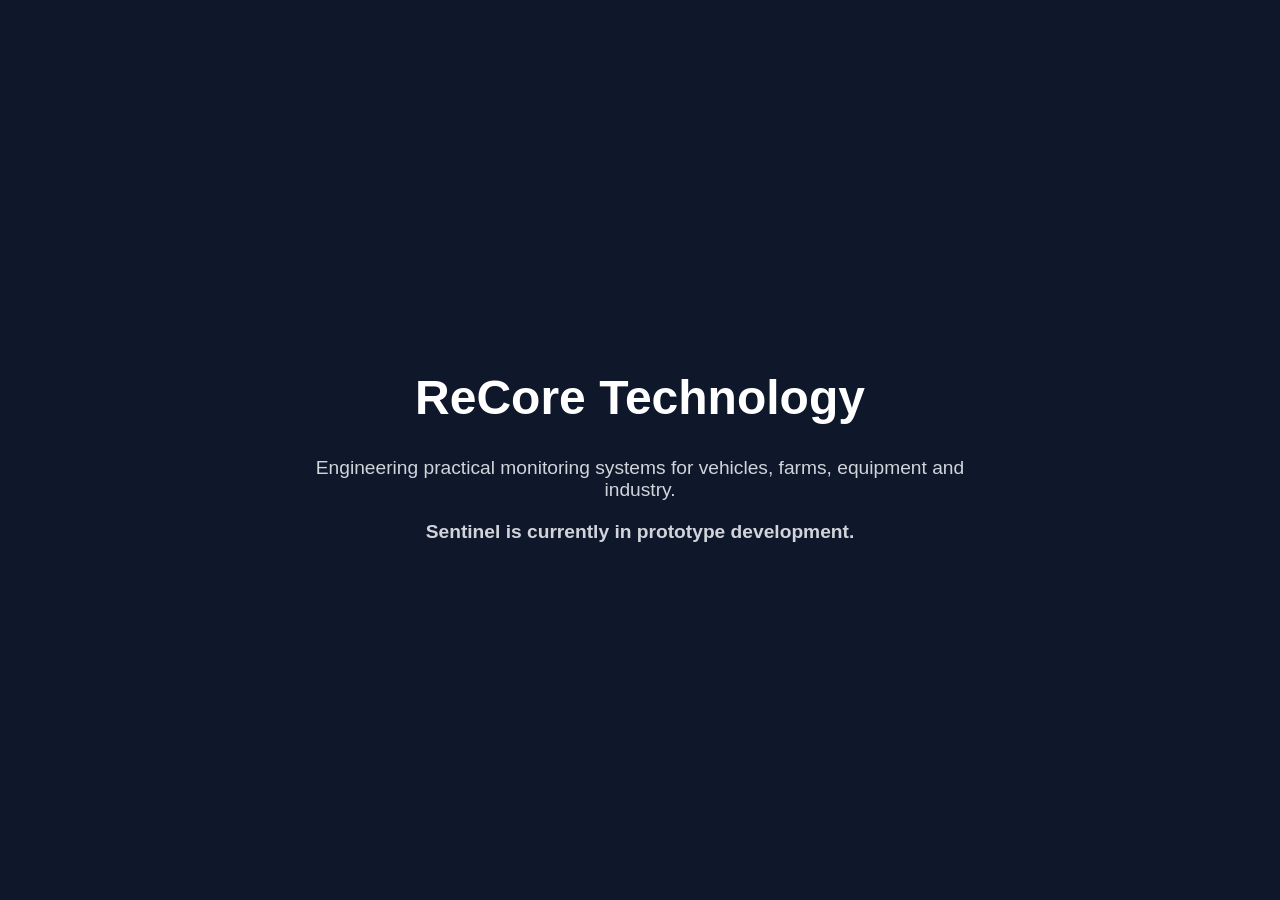
==== index.html @ 2fbc02ce "Add initial HTML structure for ReCore Technology" ====
<!DOCTYPE html>
<html>
<head>
<meta charset="utf-8">
<meta name="viewport" content="width=device-width,initial-scale=1">
<title>ReCore Technology</title>
<style>
body{
    font-family:Arial,sans-serif;
    background:#0f172a;
    color:white;
    display:flex;
    align-items:center;
    justify-content:center;
    height:100vh;
    margin:0;
}
div{text-align:center;max-width:700px;padding:40px;}
h1{font-size:3rem;}
p{font-size:1.2rem;color:#d1d5db;}
</style>
</head>
<body>
<div>
<h1>ReCore Technology</h1>
<p>Engineering practical monitoring systems for vehicles, farms, equipment and industry.</p>
<p><strong>Sentinel is currently in prototype development.</strong></p>
</div>
</body>
</html>
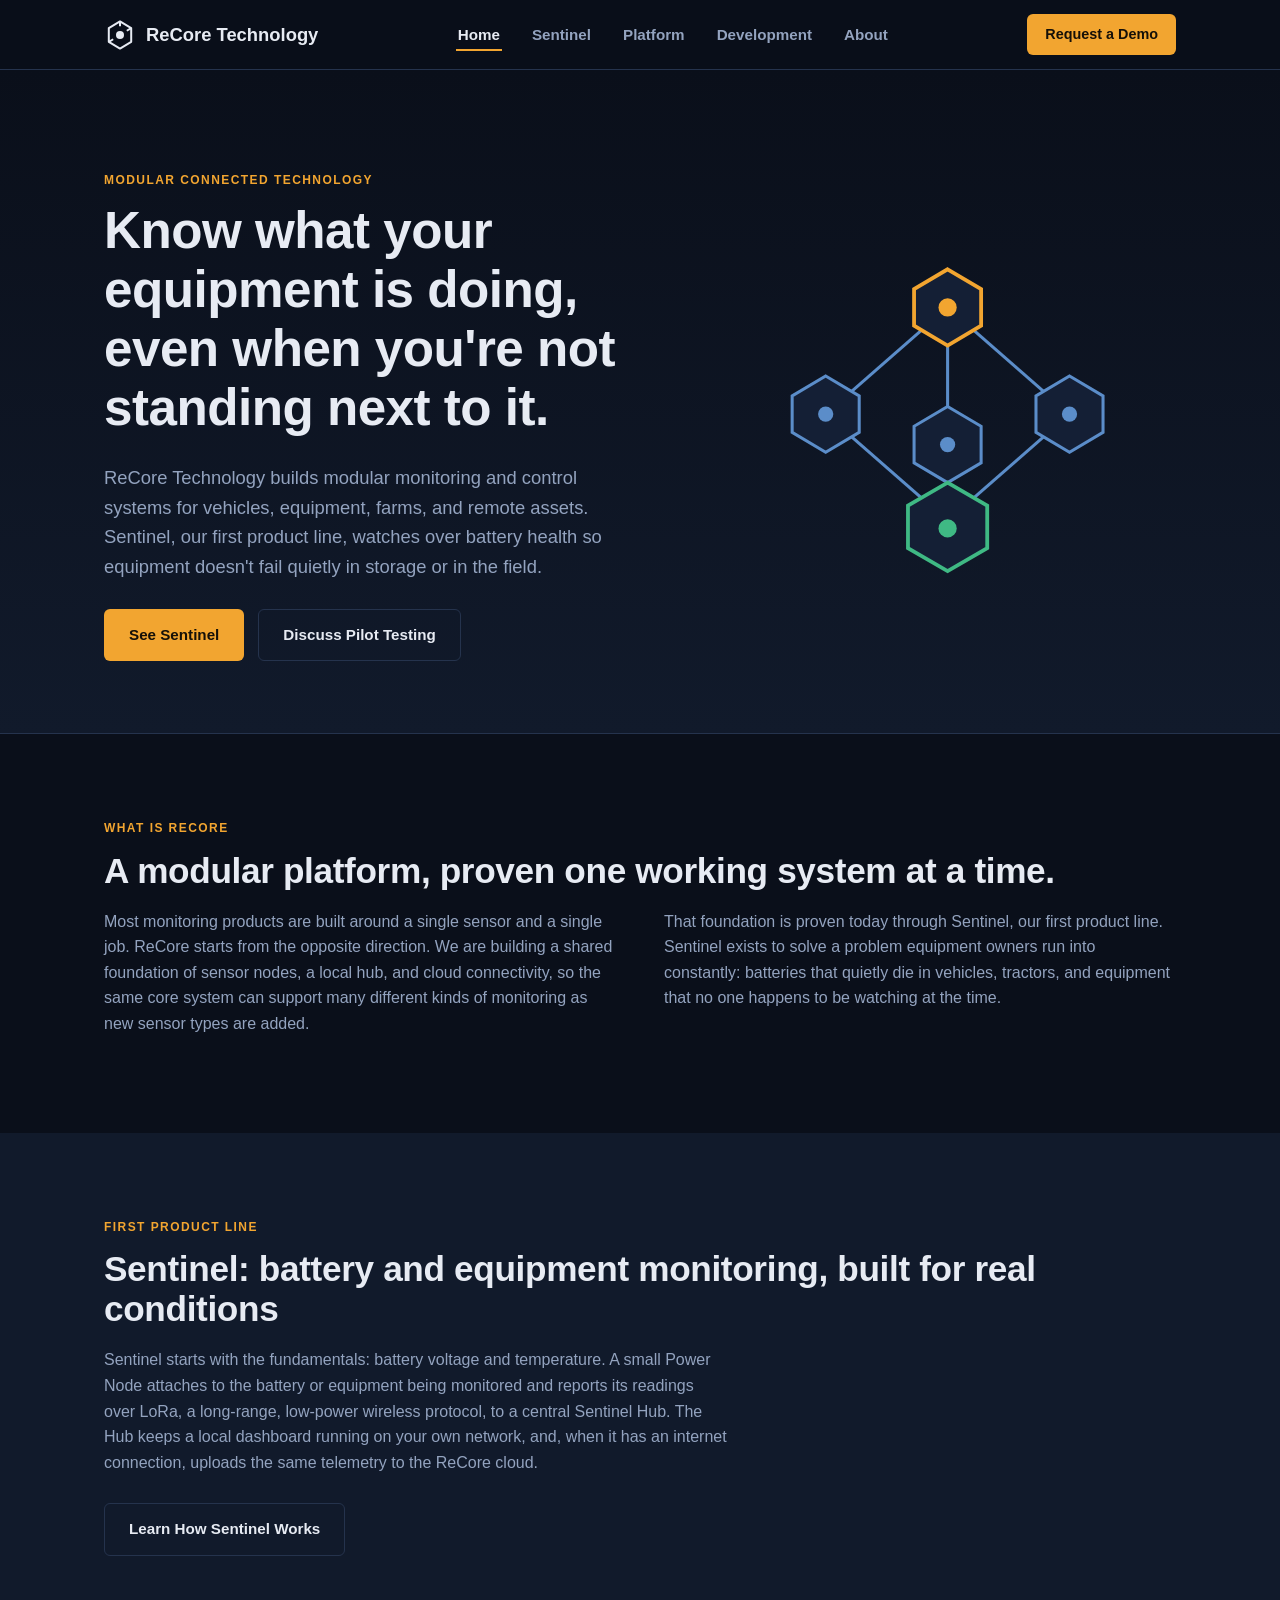
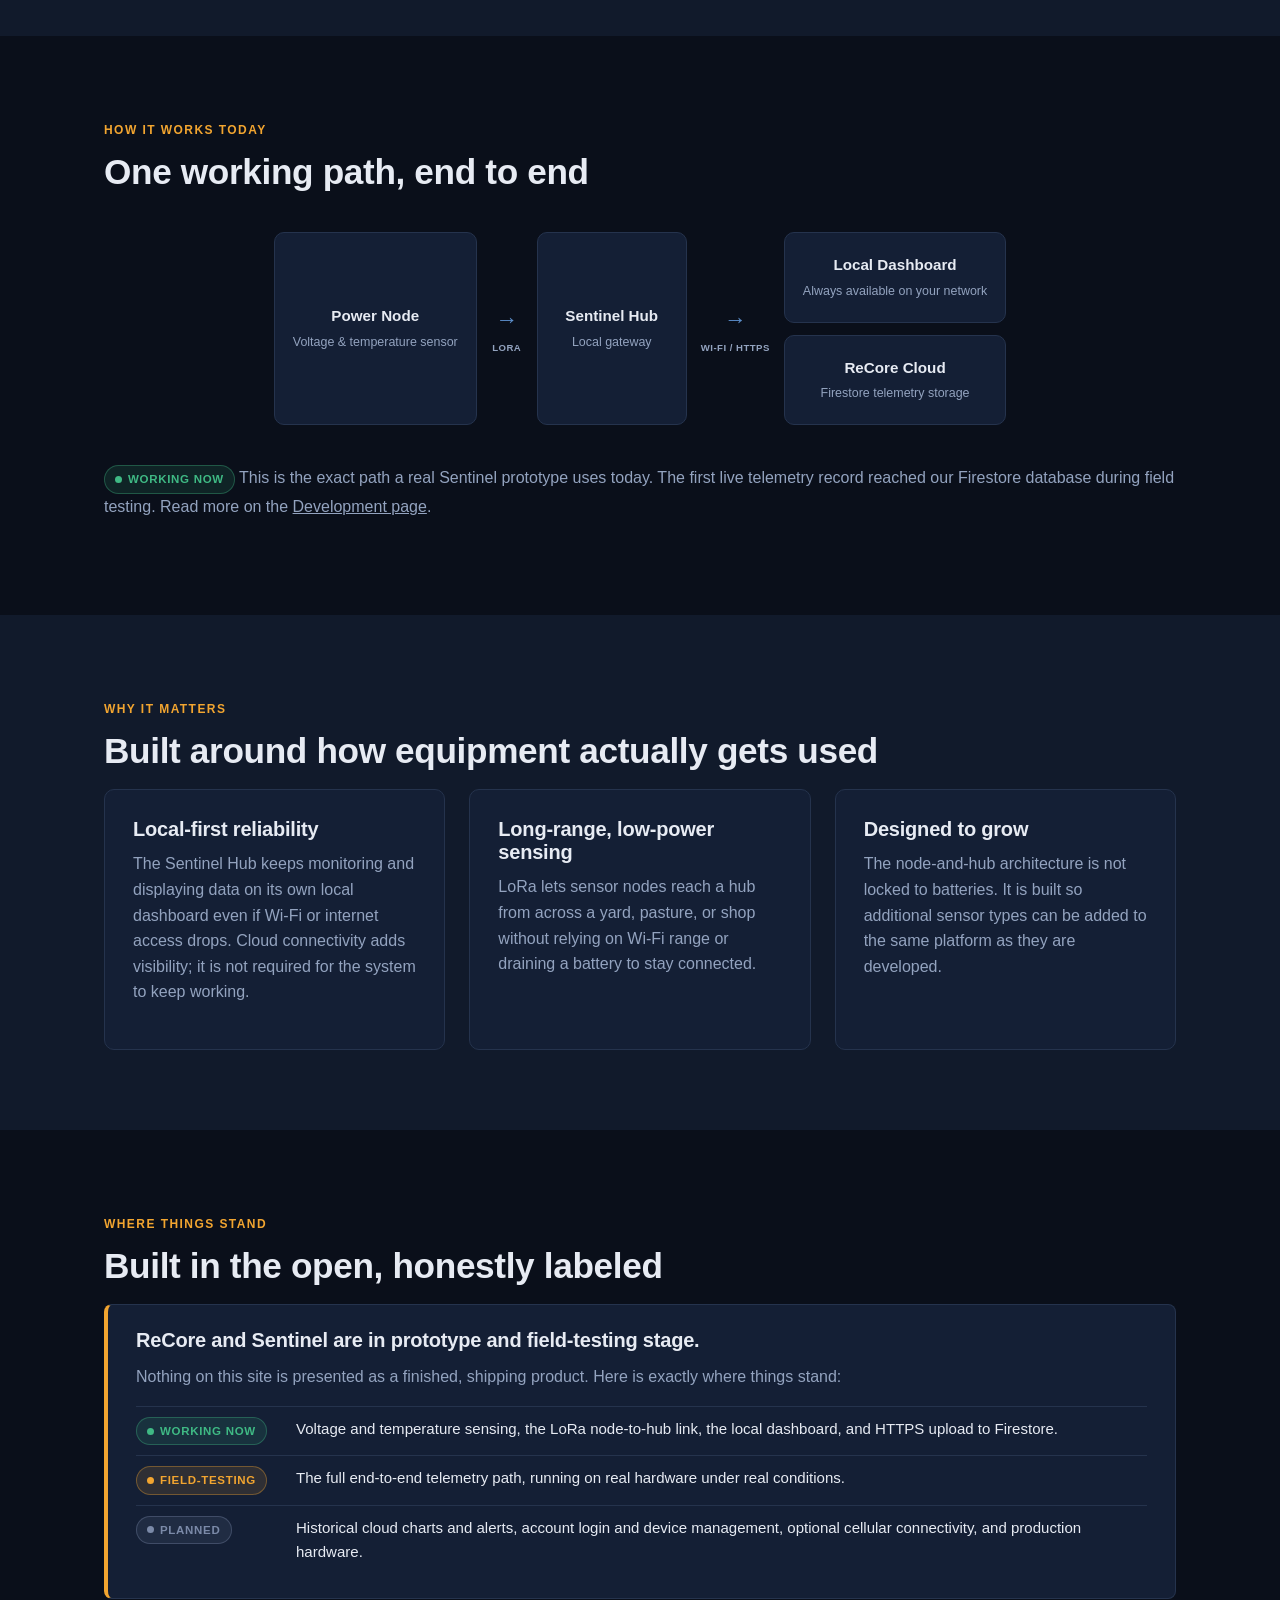
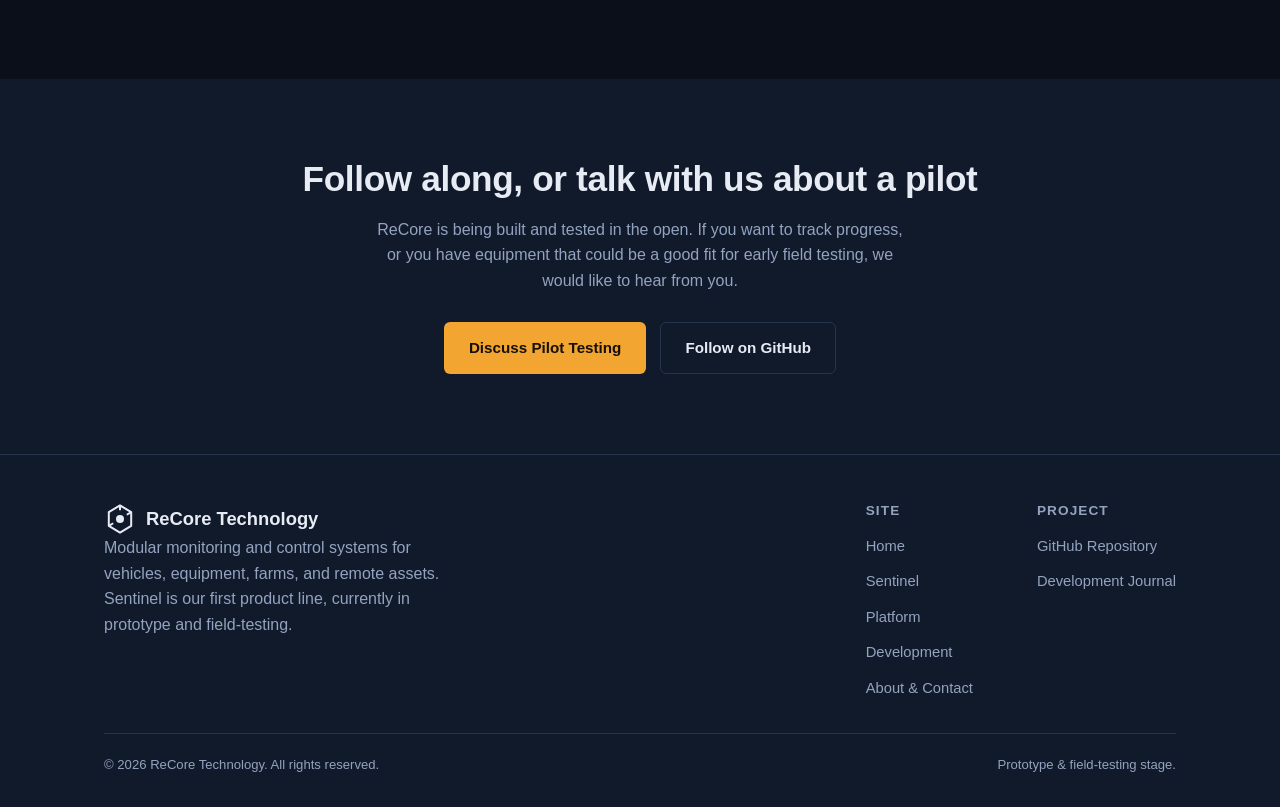
==== commit 8265c454: "Build full Home page for ReCore Technology Replaces the placeholder page with a complete Home page: " ====
--- a/index.html
+++ b/index.html
@@ -1,30 +1,203 @@
 <!DOCTYPE html>
-<html>
+<html lang="en">
 <head>
-<meta charset="utf-8">
-<meta name="viewport" content="width=device-width,initial-scale=1">
-<title>ReCore Technology</title>
-<style>
-body{
-    font-family:Arial,sans-serif;
-    background:#0f172a;
-    color:white;
-    display:flex;
-    align-items:center;
-    justify-content:center;
-    height:100vh;
-    margin:0;
-}
-div{text-align:center;max-width:700px;padding:40px;}
-h1{font-size:3rem;}
-p{font-size:1.2rem;color:#d1d5db;}
-</style>
+<meta charset="UTF-8">
+<meta name="viewport" content="width=device-width, initial-scale=1.0">
+<title>ReCore Technology | Modular Monitoring for the Equipment You Rely On</title>
+<meta name="description" content="ReCore Technology builds modular monitoring and control systems for vehicles, equipment, farms, and remote assets. Sentinel, our first product line, monitors battery health today.">
+<link rel="icon" href="assets/favicon.svg" type="image/svg+xml">
+<meta property="og:title" content="ReCore Technology">
+<meta property="og:description" content="Modular monitoring and control systems for vehicles, equipment, farms, and remote assets, starting with Sentinel.">
+<meta property="og:type" content="website">
+<meta name="theme-color" content="#0a0f1a">
+<link rel="stylesheet" href="css/styles.css">
 </head>
 <body>
+<a class="skip-link" href="#main">Skip to content</a>
+<header class="site-header">
+<nav class="nav-wrap" aria-label="Primary">
+<a class="brand" href="index.html">
+<svg viewBox="0 0 40 40" aria-hidden="true"><polygon points="20,3 34,11.5 34,28.5 20,37 6,28.5 6,11.5" fill="none" stroke="currentColor" stroke-width="2.5" stroke-linejoin="round"/><circle cx="20" cy="20" r="5" fill="currentColor"/><line x1="20" y1="3" x2="20" y2="9" stroke="currentColor" stroke-width="2.5"/><line x1="34" y1="11.5" x2="28.5" y2="14.7" stroke="currentColor" stroke-width="2.5"/><line x1="6" y1="28.5" x2="11.5" y2="25.3" stroke="currentColor" stroke-width="2.5"/></svg>
+ReCore Technology
+</a>
+<button class="nav-toggle" type="button" aria-expanded="false" aria-controls="primary-nav" aria-label="Toggle navigation">&#9776;</button>
+<ul class="nav-links" id="primary-nav">
+<li><a href="index.html" aria-current="page">Home</a></li>
+<li><a href="sentinel.html">Sentinel</a></li>
+<li><a href="platform.html">Platform</a></li>
+<li><a href="development.html">Development</a></li>
+<li><a href="about.html">About</a></li>
+</ul>
+<a class="nav-cta" href="about.html#contact">Request a Demo</a>
+</nav>
+</header>
+<main id="main">
+<section class="hero">
+<div class="container hero-grid">
 <div>
-<h1>ReCore Technology</h1>
-<p>Engineering practical monitoring systems for vehicles, farms, equipment and industry.</p>
-<p><strong>Sentinel is currently in prototype development.</strong></p>
-</div>
+<p class="eyebrow">Modular Connected Technology</p>
+<h1>Know what your equipment is doing, even when you're not standing next to it.</h1>
+<p class="lead">ReCore Technology builds modular monitoring and control systems for vehicles, equipment, farms, and remote assets. Sentinel, our first product line, watches over battery health so equipment doesn't fail quietly in storage or in the field.</p>
+<div class="btn-row">
+<a class="btn btn-primary" href="sentinel.html">See Sentinel</a>
+<a class="btn btn-secondary" href="about.html#contact">Discuss Pilot Testing</a>
+</div>
+</div>
+<div class="hero-art">
+<svg viewBox="0 0 300 260" width="100%" height="auto" role="img" aria-label="Diagram of connected sensor nodes">
+<g fill="none" stroke="#5b8dc9" stroke-width="2">
+<line x1="150" y1="60" x2="70" y2="130"/>
+<line x1="150" y1="60" x2="230" y2="130"/>
+<line x1="150" y1="60" x2="150" y2="150"/>
+<line x1="70" y1="130" x2="150" y2="200"/>
+<line x1="230" y1="130" x2="150" y2="200"/>
+<line x1="150" y1="150" x2="150" y2="200"/>
+</g>
+<g>
+<polygon points="150,35 172,48 172,72 150,85 128,72 128,48" fill="#141f35" stroke="#f2a530" stroke-width="2.5"/>
+<circle cx="150" cy="60" r="6" fill="#f2a530"/>
+</g>
+<g>
+<polygon points="70,105 92,118 92,142 70,155 48,142 48,118" fill="#141f35" stroke="#5b8dc9" stroke-width="2"/>
+<circle cx="70" cy="130" r="5" fill="#5b8dc9"/>
+</g>
+<g>
+<polygon points="230,105 252,118 252,142 230,155 208,142 208,118" fill="#141f35" stroke="#5b8dc9" stroke-width="2"/>
+<circle cx="230" cy="130" r="5" fill="#5b8dc9"/>
+</g>
+<g>
+<polygon points="150,125 172,138 172,162 150,175 128,162 128,138" fill="#141f35" stroke="#5b8dc9" stroke-width="2"/>
+<circle cx="150" cy="150" r="5" fill="#5b8dc9"/>
+</g>
+<g>
+<polygon points="150,175 176,190 176,218 150,233 124,218 124,190" fill="#141f35" stroke="#3fb984" stroke-width="2.5"/>
+<circle cx="150" cy="205" r="6" fill="#3fb984"/>
+</g>
+</svg>
+</div>
+</div>
+</section>
+<section class="section">
+<div class="container">
+<p class="eyebrow">What Is ReCore</p>
+<h2>A modular platform, proven one working system at a time.</h2>
+<div class="two-col">
+<p>Most monitoring products are built around a single sensor and a single job. ReCore starts from the opposite direction. We are building a shared foundation of sensor nodes, a local hub, and cloud connectivity, so the same core system can support many different kinds of monitoring as new sensor types are added.</p>
+<p>That foundation is proven today through Sentinel, our first product line. Sentinel exists to solve a problem equipment owners run into constantly: batteries that quietly die in vehicles, tractors, and equipment that no one happens to be watching at the time.</p>
+</div>
+</div>
+</section>
+<section class="section section-alt">
+<div class="container">
+<p class="eyebrow">First Product Line</p>
+<h2>Sentinel: battery and equipment monitoring, built for real conditions</h2>
+<p style="max-width:70ch">Sentinel starts with the fundamentals: battery voltage and temperature. A small Power Node attaches to the battery or equipment being monitored and reports its readings over LoRa, a long-range, low-power wireless protocol, to a central Sentinel Hub. The Hub keeps a local dashboard running on your own network, and, when it has an internet connection, uploads the same telemetry to the ReCore cloud.</p>
+<div class="btn-row">
+<a class="btn btn-secondary" href="sentinel.html">Learn How Sentinel Works</a>
+</div>
+</div>
+</section>
+<section class="section">
+<div class="container">
+<p class="eyebrow">How It Works Today</p>
+<h2>One working path, end to end</h2>
+<div class="diagram">
+<div class="diagram-node"><strong>Power Node</strong><span>Voltage &amp; temperature sensor</span></div>
+<div class="diagram-arrow">&#8594;<small>LoRa</small></div>
+<div class="diagram-node"><strong>Sentinel Hub</strong><span>Local gateway</span></div>
+<div class="diagram-arrow">&#8594;<small>Wi&#8209;Fi / HTTPS</small></div>
+<div class="diagram-col">
+<div class="diagram-branch">
+<div class="diagram-node"><strong>Local Dashboard</strong><span>Always available on your network</span></div>
+<div class="diagram-node"><strong>ReCore Cloud</strong><span>Firestore telemetry storage</span></div>
+</div>
+</div>
+</div>
+<p><span class="status status-working">Working now</span> This is the exact path a real Sentinel prototype uses today. The first live telemetry record reached our Firestore database during field testing. Read more on the <a href="development.html">Development page</a>.</p>
+</div>
+</section>
+<section class="section section-alt">
+<div class="container">
+<p class="eyebrow">Why It Matters</p>
+<h2>Built around how equipment actually gets used</h2>
+<div class="grid grid-3">
+<div class="card">
+<h3>Local-first reliability</h3>
+<p>The Sentinel Hub keeps monitoring and displaying data on its own local dashboard even if Wi-Fi or internet access drops. Cloud connectivity adds visibility; it is not required for the system to keep working.</p>
+</div>
+<div class="card">
+<h3>Long-range, low-power sensing</h3>
+<p>LoRa lets sensor nodes reach a hub from across a yard, pasture, or shop without relying on Wi-Fi range or draining a battery to stay connected.</p>
+</div>
+<div class="card">
+<h3>Designed to grow</h3>
+<p>The node-and-hub architecture is not locked to batteries. It is built so additional sensor types can be added to the same platform as they are developed.</p>
+</div>
+</div>
+</div>
+</section>
+<section class="section">
+<div class="container">
+<p class="eyebrow">Where Things Stand</p>
+<h2>Built in the open, honestly labeled</h2>
+<div class="disclosure">
+<h3>ReCore and Sentinel are in prototype and field-testing stage.</h3>
+<p>Nothing on this site is presented as a finished, shipping product. Here is exactly where things stand:</p>
+<table class="status-table">
+<tr><td><span class="status status-working">Working now</span></td><td>Voltage and temperature sensing, the LoRa node-to-hub link, the local dashboard, and HTTPS upload to Firestore.</td></tr>
+<tr><td><span class="status status-testing">Field-testing</span></td><td>The full end-to-end telemetry path, running on real hardware under real conditions.</td></tr>
+<tr><td><span class="status status-planned">Planned</span></td><td>Historical cloud charts and alerts, account login and device management, optional cellular connectivity, and production hardware.</td></tr>
+</table>
+</div>
+</div>
+</section>
+<section class="section section-alt">
+<div class="container" style="text-align:center">
+<h2>Follow along, or talk with us about a pilot</h2>
+<p style="max-width:60ch;margin:0 auto 8px">ReCore is being built and tested in the open. If you want to track progress, or you have equipment that could be a good fit for early field testing, we would like to hear from you.</p>
+<div class="btn-row" style="justify-content:center">
+<a class="btn btn-primary" href="about.html#contact">Discuss Pilot Testing</a>
+<a class="btn btn-secondary" href="https://github.com/Btbrinkley/Recore-Website" target="_blank" rel="noopener">Follow on GitHub</a>
+</div>
+</div>
+</section>
+</main>
+<footer class="site-footer">
+<div class="container">
+<div class="footer-grid">
+<div class="footer-brand">
+<a class="brand" href="index.html">
+<svg viewBox="0 0 40 40" aria-hidden="true"><polygon points="20,3 34,11.5 34,28.5 20,37 6,28.5 6,11.5" fill="none" stroke="currentColor" stroke-width="2.5" stroke-linejoin="round"/><circle cx="20" cy="20" r="5" fill="currentColor"/><line x1="20" y1="3" x2="20" y2="9" stroke="currentColor" stroke-width="2.5"/><line x1="34" y1="11.5" x2="28.5" y2="14.7" stroke="currentColor" stroke-width="2.5"/><line x1="6" y1="28.5" x2="11.5" y2="25.3" stroke="currentColor" stroke-width="2.5"/></svg>
+ReCore Technology
+</a>
+<p>Modular monitoring and control systems for vehicles, equipment, farms, and remote assets. Sentinel is our first product line, currently in prototype and field-testing.</p>
+</div>
+<div class="footer-cols">
+<div class="footer-col">
+<h4>Site</h4>
+<ul>
+<li><a href="index.html">Home</a></li>
+<li><a href="sentinel.html">Sentinel</a></li>
+<li><a href="platform.html">Platform</a></li>
+<li><a href="development.html">Development</a></li>
+<li><a href="about.html">About &amp; Contact</a></li>
+</ul>
+</div>
+<div class="footer-col">
+<h4>Project</h4>
+<ul>
+<li><a href="https://github.com/Btbrinkley/Recore-Website" target="_blank" rel="noopener">GitHub Repository</a></li>
+<li><a href="development.html#milestones">Development Journal</a></li>
+</ul>
+</div>
+</div>
+</div>
+<div class="footer-bottom">
+<span>&copy; <span data-year>2026</span> ReCore Technology. All rights reserved.</span>
+<span>Prototype &amp; field-testing stage.</span>
+</div>
+</div>
+</footer>
+<script src="js/main.js"></script>
 </body>
 </html>
--- a/css/styles.css
+++ b/css/styles.css
@@ -0,0 +1,122 @@
+:root{
+--bg:#0a0f1a;
+--bg-alt:#111a2b;
+--bg-card:#141f35;
+--border:#25334d;
+--text:#e7ebf3;
+--text-muted:#93a3bf;
+--accent:#f2a530;
+--accent-2:#5b8dc9;
+--good:#3fb984;
+--testing:#f2a530;
+--planned:#7b8aa8;
+--radius:10px;
+--maxw:1120px;
+--font-sans:-apple-system,BlinkMacSystemFont,"Segoe UI",Roboto,Helvetica,Arial,sans-serif;
+}
+*,*::before,*::after{box-sizing:border-box;}
+html{scroll-behavior:smooth;}
+body{margin:0;font-family:var(--font-sans);background:var(--bg);color:var(--text);line-height:1.6;-webkit-font-smoothing:antialiased;}
+img{max-width:100%;display:block;}
+a{color:inherit;}
+h1,h2,h3,h4{font-weight:800;line-height:1.15;margin:0 0 .5em;letter-spacing:-.01em;}
+h1{font-size:clamp(2rem,5vw,3.2rem);}
+h2{font-size:clamp(1.5rem,3.5vw,2.2rem);}
+h3{font-size:1.25rem;}
+p{margin:0 0 1em;color:var(--text-muted);}
+.container{max-width:var(--maxw);margin:0 auto;padding:0 24px;}
+.section{padding:80px 0;}
+.section-alt{background:var(--bg-alt);}
+.eyebrow{display:inline-block;text-transform:uppercase;letter-spacing:.12em;font-size:.75rem;font-weight:700;color:var(--accent);margin-bottom:12px;}
+.site-header{position:sticky;top:0;z-index:50;background:rgba(10,15,26,.92);backdrop-filter:blur(6px);border-bottom:1px solid var(--border);}
+.skip-link{position:absolute;left:-999px;top:0;background:var(--accent);color:#151008;padding:10px 16px;z-index:100;font-weight:700;}
+.skip-link:focus{left:16px;top:16px;}
+.nav-wrap{display:flex;align-items:center;justify-content:space-between;padding:14px 24px;max-width:var(--maxw);margin:0 auto;}
+.brand{display:flex;align-items:center;gap:10px;text-decoration:none;font-weight:800;font-size:1.15rem;color:var(--text);}
+.brand svg{width:32px;height:32px;flex-shrink:0;}
+.nav-links{display:flex;gap:28px;list-style:none;margin:0;padding:0;}
+.nav-links a{text-decoration:none;color:var(--text-muted);font-weight:600;font-size:.95rem;padding:6px 2px;border-bottom:2px solid transparent;transition:color .15s,border-color .15s;}
+.nav-links a:hover,.nav-links a[aria-current="page"]{color:var(--text);border-color:var(--accent);}
+.nav-cta{display:inline-flex;align-items:center;background:var(--accent);color:#151008;padding:9px 18px;border-radius:6px;font-weight:700;font-size:.9rem;text-decoration:none;white-space:nowrap;}
+.nav-toggle{display:none;background:none;border:1px solid var(--border);color:var(--text);border-radius:6px;padding:8px 10px;font-size:1.1rem;cursor:pointer;}
+.btn{display:inline-flex;align-items:center;justify-content:center;gap:8px;padding:13px 24px;border-radius:6px;font-weight:700;font-size:.95rem;text-decoration:none;border:1px solid transparent;cursor:pointer;transition:background .15s,border-color .15s,color .15s;}
+.btn-primary{background:var(--accent);color:#151008;}
+.btn-primary:hover{background:#ffb946;}
+.btn-secondary{background:transparent;border-color:var(--border);color:var(--text);}
+.btn-secondary:hover{border-color:var(--accent-2);color:var(--accent-2);}
+.btn-row{display:flex;gap:14px;flex-wrap:wrap;margin-top:28px;}
+.hero{padding:96px 0 72px;background:linear-gradient(180deg,var(--bg) 0%,var(--bg-alt) 100%);border-bottom:1px solid var(--border);}
+.hero-grid{display:grid;grid-template-columns:1.1fr .9fr;gap:56px;align-items:center;}
+.hero p.lead{font-size:1.15rem;max-width:52ch;}
+.hero-art{display:flex;align-items:center;justify-content:center;}
+.status{display:inline-flex;align-items:center;gap:6px;font-size:.72rem;font-weight:800;text-transform:uppercase;letter-spacing:.06em;padding:4px 10px;border-radius:999px;border:1px solid transparent;}
+.status::before{content:"";width:7px;height:7px;border-radius:50%;background:currentColor;}
+.status-working{color:var(--good);background:rgba(63,185,132,.12);border-color:rgba(63,185,132,.35);}
+.status-testing{color:var(--testing);background:rgba(242,165,48,.12);border-color:rgba(242,165,48,.35);}
+.status-planned{color:var(--planned);background:rgba(123,138,168,.12);border-color:rgba(123,138,168,.35);}
+.grid{display:grid;gap:24px;}
+.grid-3{grid-template-columns:repeat(3,1fr);}
+.grid-2{grid-template-columns:repeat(2,1fr);}
+.card{background:var(--bg-card);border:1px solid var(--border);border-radius:var(--radius);padding:28px;}
+.card h3{margin-bottom:10px;}
+.card .status{margin-bottom:14px;}
+.diagram{display:flex;align-items:stretch;justify-content:center;gap:0;flex-wrap:wrap;margin:40px 0;}
+.diagram-node{background:var(--bg-card);border:1px solid var(--border);border-radius:var(--radius);padding:20px 18px;min-width:150px;text-align:center;display:flex;flex-direction:column;justify-content:center;}
+.diagram-node strong{display:block;margin-bottom:4px;font-size:.95rem;}
+.diagram-node span{font-size:.78rem;color:var(--text-muted);}
+.diagram-arrow{display:flex;flex-direction:column;align-items:center;justify-content:center;gap:2px;padding:0 14px;color:var(--accent-2);font-size:1.4rem;font-weight:700;min-width:60px;}
+.diagram-arrow small{font-size:.6rem;color:var(--text-muted);font-weight:600;text-transform:uppercase;letter-spacing:.05em;}
+.diagram-branch{display:flex;flex-direction:column;gap:12px;justify-content:center;}
+.diagram-col{display:flex;align-items:center;}
+.timeline{border-left:2px solid var(--border);margin-left:8px;padding-left:28px;display:flex;flex-direction:column;gap:36px;}
+.timeline-item{position:relative;}
+.timeline-item::before{content:"";position:absolute;left:-34px;top:4px;width:12px;height:12px;border-radius:50%;background:var(--bg);border:2px solid var(--accent);}
+.timeline-item h3{margin-bottom:6px;}
+.site-footer{border-top:1px solid var(--border);padding:48px 0 32px;background:var(--bg-alt);}
+.footer-grid{display:flex;justify-content:space-between;flex-wrap:wrap;gap:32px;margin-bottom:32px;}
+.footer-brand{max-width:340px;}
+.footer-cols{display:flex;gap:64px;flex-wrap:wrap;}
+.footer-col h4{font-size:.85rem;text-transform:uppercase;letter-spacing:.08em;color:var(--text-muted);margin-bottom:14px;}
+.footer-col ul{list-style:none;margin:0;padding:0;display:flex;flex-direction:column;gap:10px;}
+.footer-col a{text-decoration:none;color:var(--text-muted);font-size:.92rem;}
+.footer-col a:hover{color:var(--text);}
+.footer-bottom{border-top:1px solid var(--border);padding-top:20px;font-size:.82rem;color:var(--text-muted);display:flex;justify-content:space-between;flex-wrap:wrap;gap:10px;}
+.disclosure{background:var(--bg-card);border:1px solid var(--border);border-left:4px solid var(--accent);border-radius:8px;padding:24px 28px;}
+.disclosure h3{margin-bottom:12px;}
+.status-table{width:100%;border-collapse:collapse;margin-top:16px;}
+.status-table td{padding:10px 0;border-top:1px solid var(--border);vertical-align:top;font-size:.94rem;}
+.status-table td:first-child{width:160px;padding-right:16px;color:var(--text);font-weight:700;}
+.contact-box{background:var(--bg-card);border:1px solid var(--border);border-radius:var(--radius);padding:32px;max-width:560px;}
+.contact-box .btn{margin-top:8px;}
+.page-hero{padding:64px 0 48px;border-bottom:1px solid var(--border);background:var(--bg-alt);}
+.page-hero p.lead{max-width:65ch;font-size:1.08rem;}
+.use-cases{display:grid;grid-template-columns:repeat(4,1fr);gap:16px;}
+.use-case{background:var(--bg-card);border:1px solid var(--border);border-radius:8px;padding:16px;font-size:.92rem;font-weight:600;text-align:center;}
+.two-col{display:grid;grid-template-columns:1fr 1fr;gap:48px;align-items:start;}
+.tag-list{display:flex;flex-wrap:wrap;gap:10px;margin-top:16px;}
+.tag{background:var(--bg-alt);border:1px solid var(--border);border-radius:6px;padding:6px 12px;font-size:.82rem;color:var(--text-muted);}
+@media (max-width:900px){
+.hero-grid{grid-template-columns:1fr;}
+.grid-3{grid-template-columns:1fr 1fr;}
+.use-cases{grid-template-columns:repeat(2,1fr);}
+.footer-grid{flex-direction:column;}
+.two-col{grid-template-columns:1fr;}
+}
+@media (max-width:720px){
+.nav-links{position:fixed;top:64px;left:0;right:0;background:var(--bg);border-bottom:1px solid var(--border);flex-direction:column;padding:16px 24px;gap:4px;display:none;}
+.nav-links.open{display:flex;}
+.nav-links a{padding:12px 0;border-bottom:1px solid var(--border);}
+.nav-toggle{display:inline-flex;}
+.nav-cta{display:none;}
+.grid-3{grid-template-columns:1fr;}
+.grid-2{grid-template-columns:1fr;}
+.use-cases{grid-template-columns:1fr 1fr;}
+.diagram{flex-direction:column;align-items:stretch;}
+.diagram-arrow{flex-direction:row;padding:6px 0;}
+.diagram-col{flex-direction:column;}
+.section{padding:56px 0;}
+.hero{padding:56px 0 40px;}
+}
+
+
+
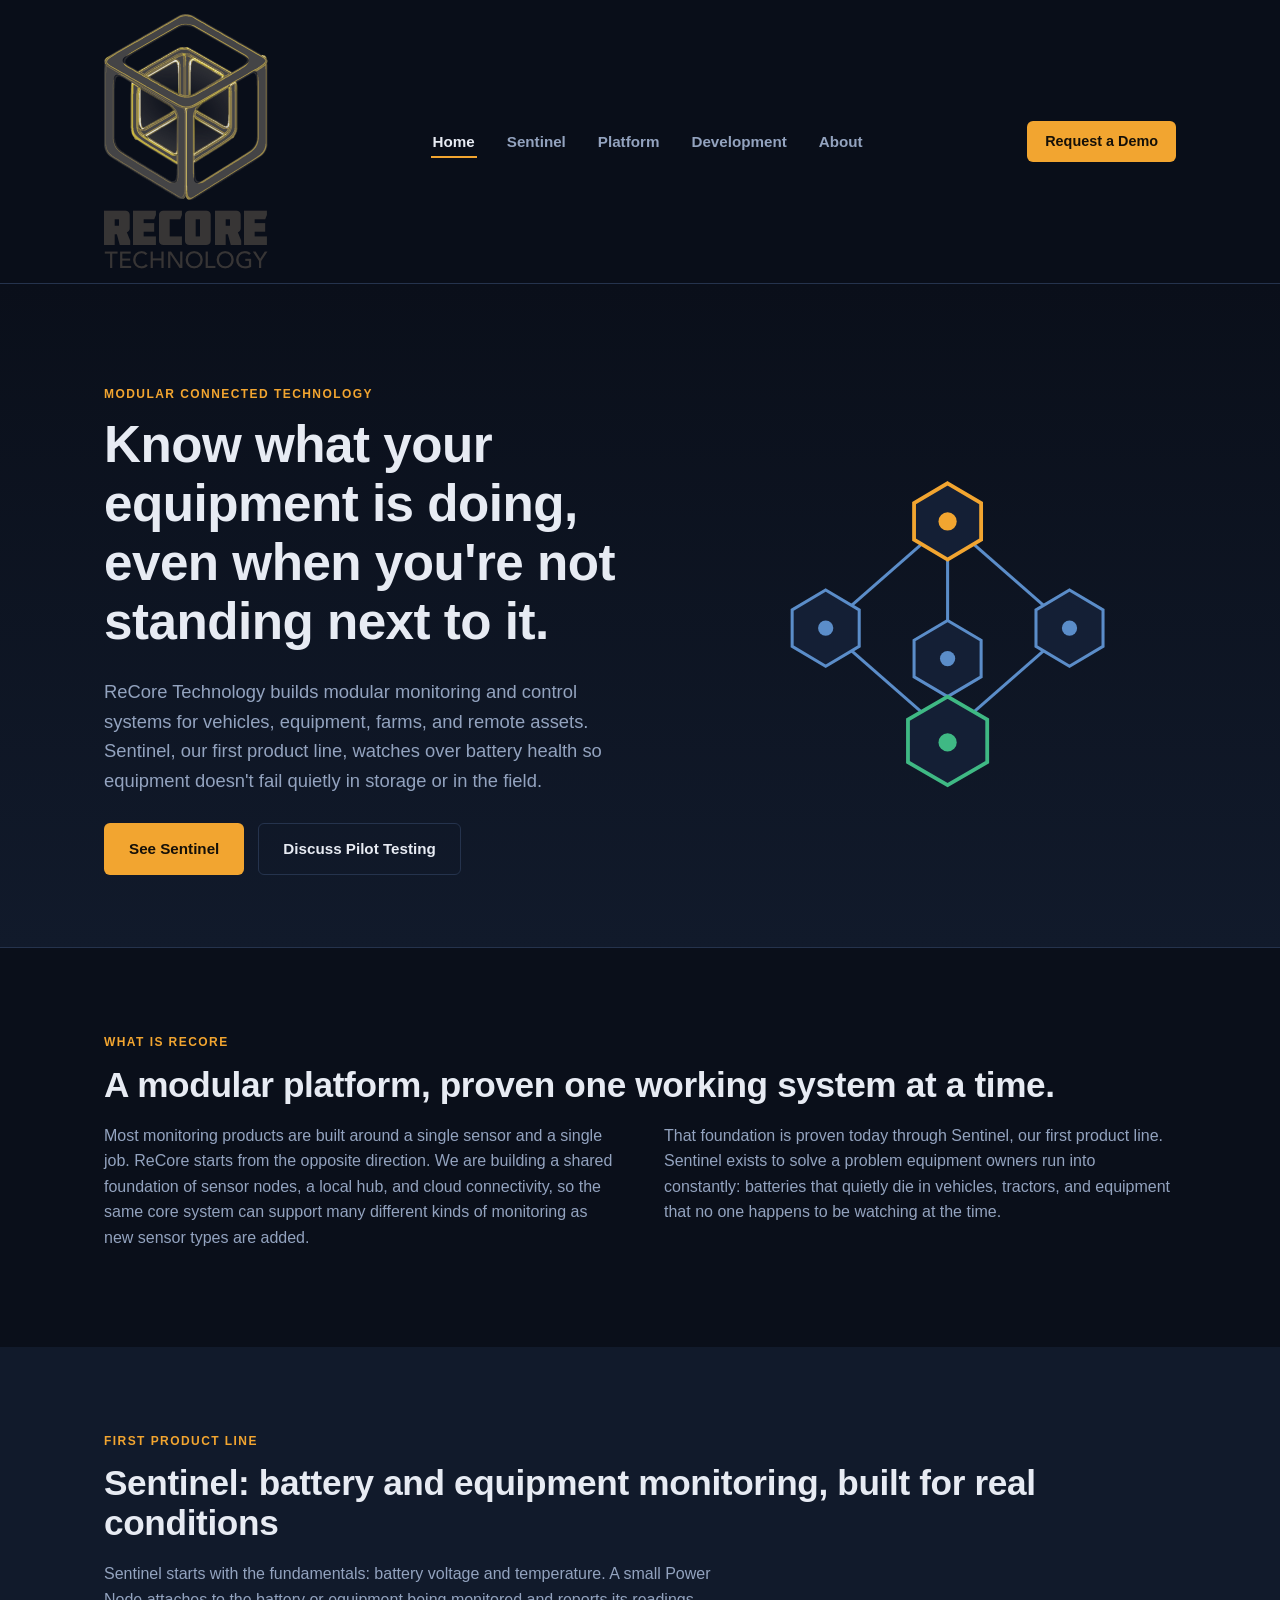
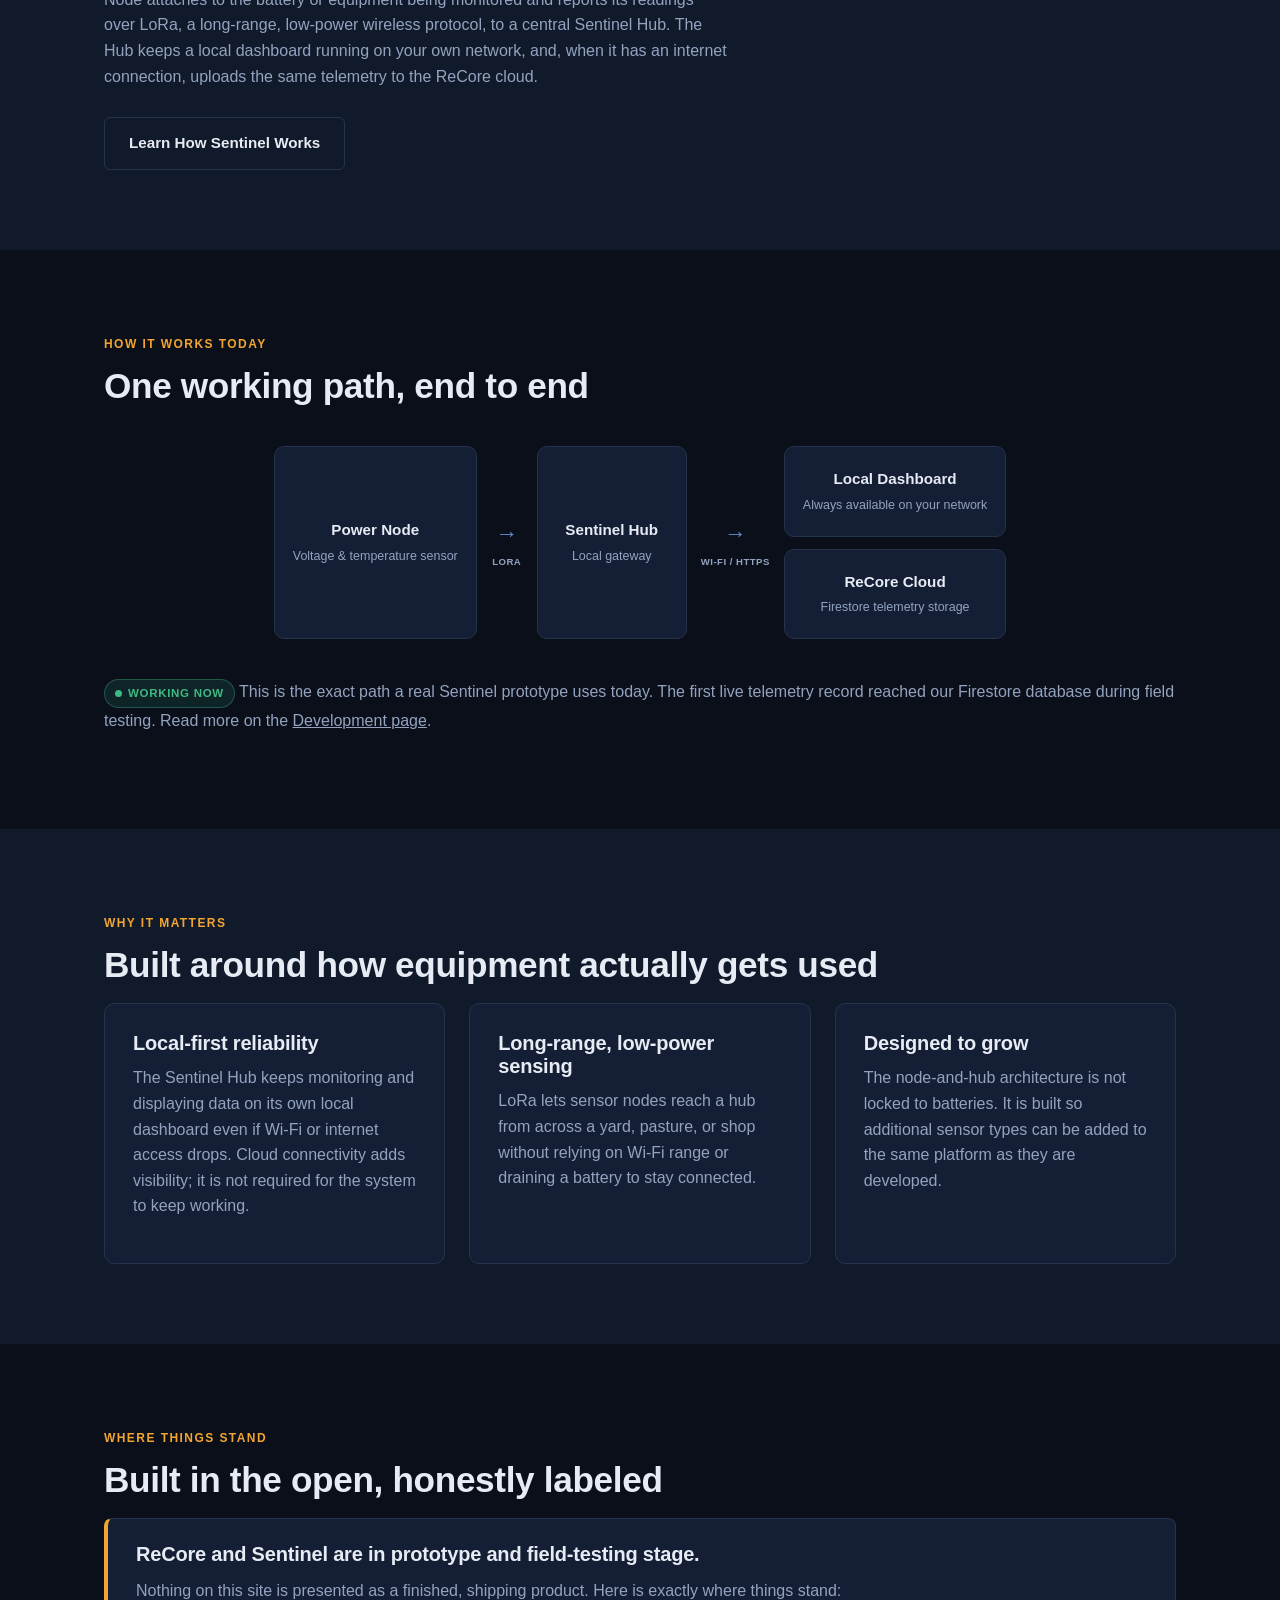
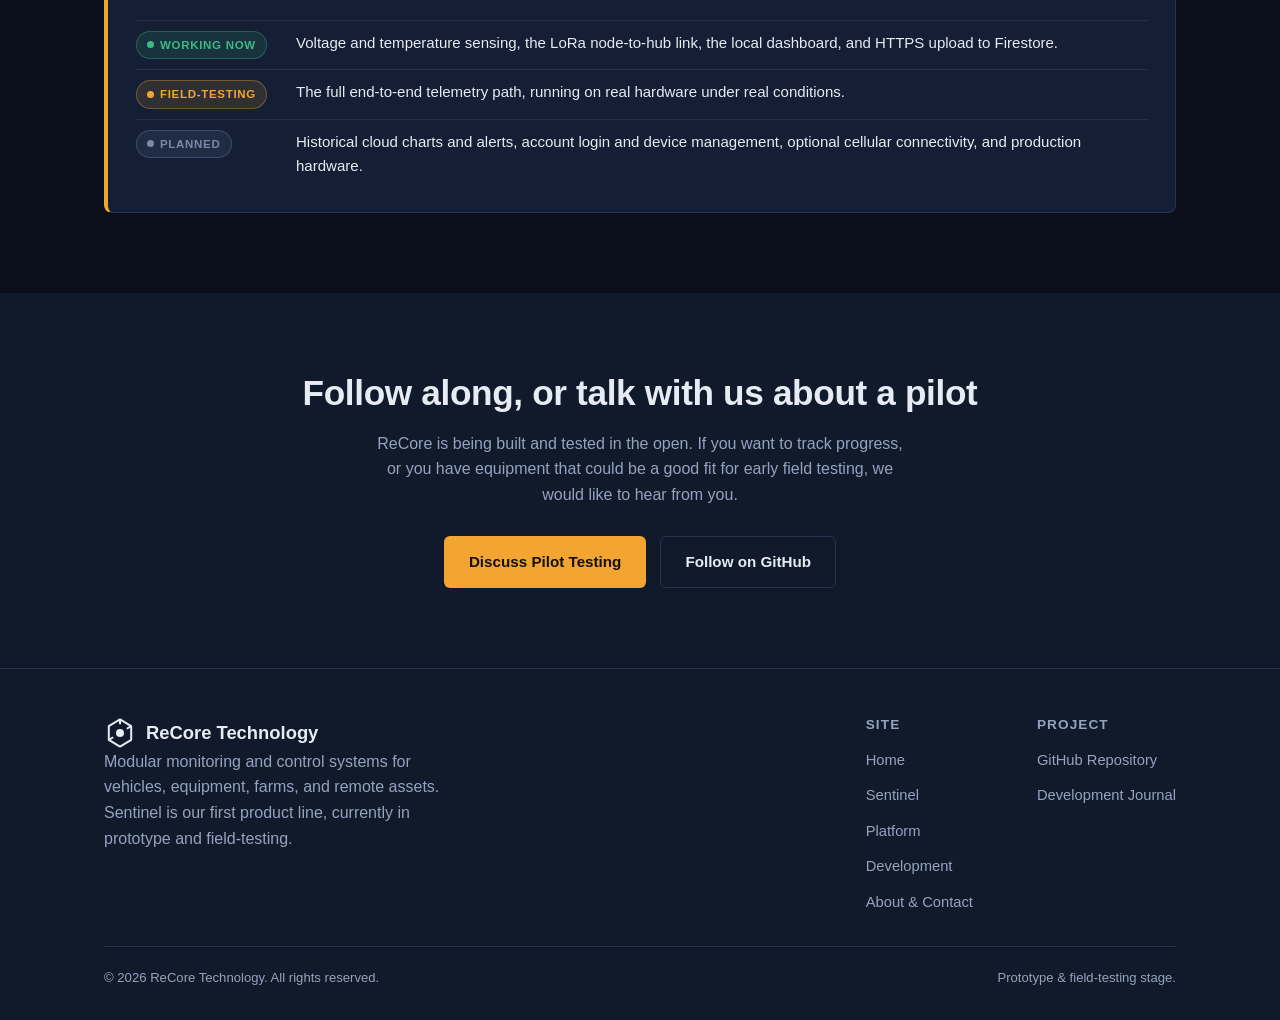
==== commit 84928a33: "Update brand logo in the header Replaced SVG logo with an image logo for branding." ====
--- a/index.html
+++ b/index.html
@@ -17,8 +17,7 @@
 <header class="site-header">
 <nav class="nav-wrap" aria-label="Primary">
 <a class="brand" href="index.html">
-<svg viewBox="0 0 40 40" aria-hidden="true"><polygon points="20,3 34,11.5 34,28.5 20,37 6,28.5 6,11.5" fill="none" stroke="currentColor" stroke-width="2.5" stroke-linejoin="round"/><circle cx="20" cy="20" r="5" fill="currentColor"/><line x1="20" y1="3" x2="20" y2="9" stroke="currentColor" stroke-width="2.5"/><line x1="34" y1="11.5" x2="28.5" y2="14.7" stroke="currentColor" stroke-width="2.5"/><line x1="6" y1="28.5" x2="11.5" y2="25.3" stroke="currentColor" stroke-width="2.5"/></svg>
-ReCore Technology
+<img src="assets/logo.png" alt="ReCore Technology" class="brand-logo">
 </a>
 <button class="nav-toggle" type="button" aria-expanded="false" aria-controls="primary-nav" aria-label="Toggle navigation">&#9776;</button>
 <ul class="nav-links" id="primary-nav">
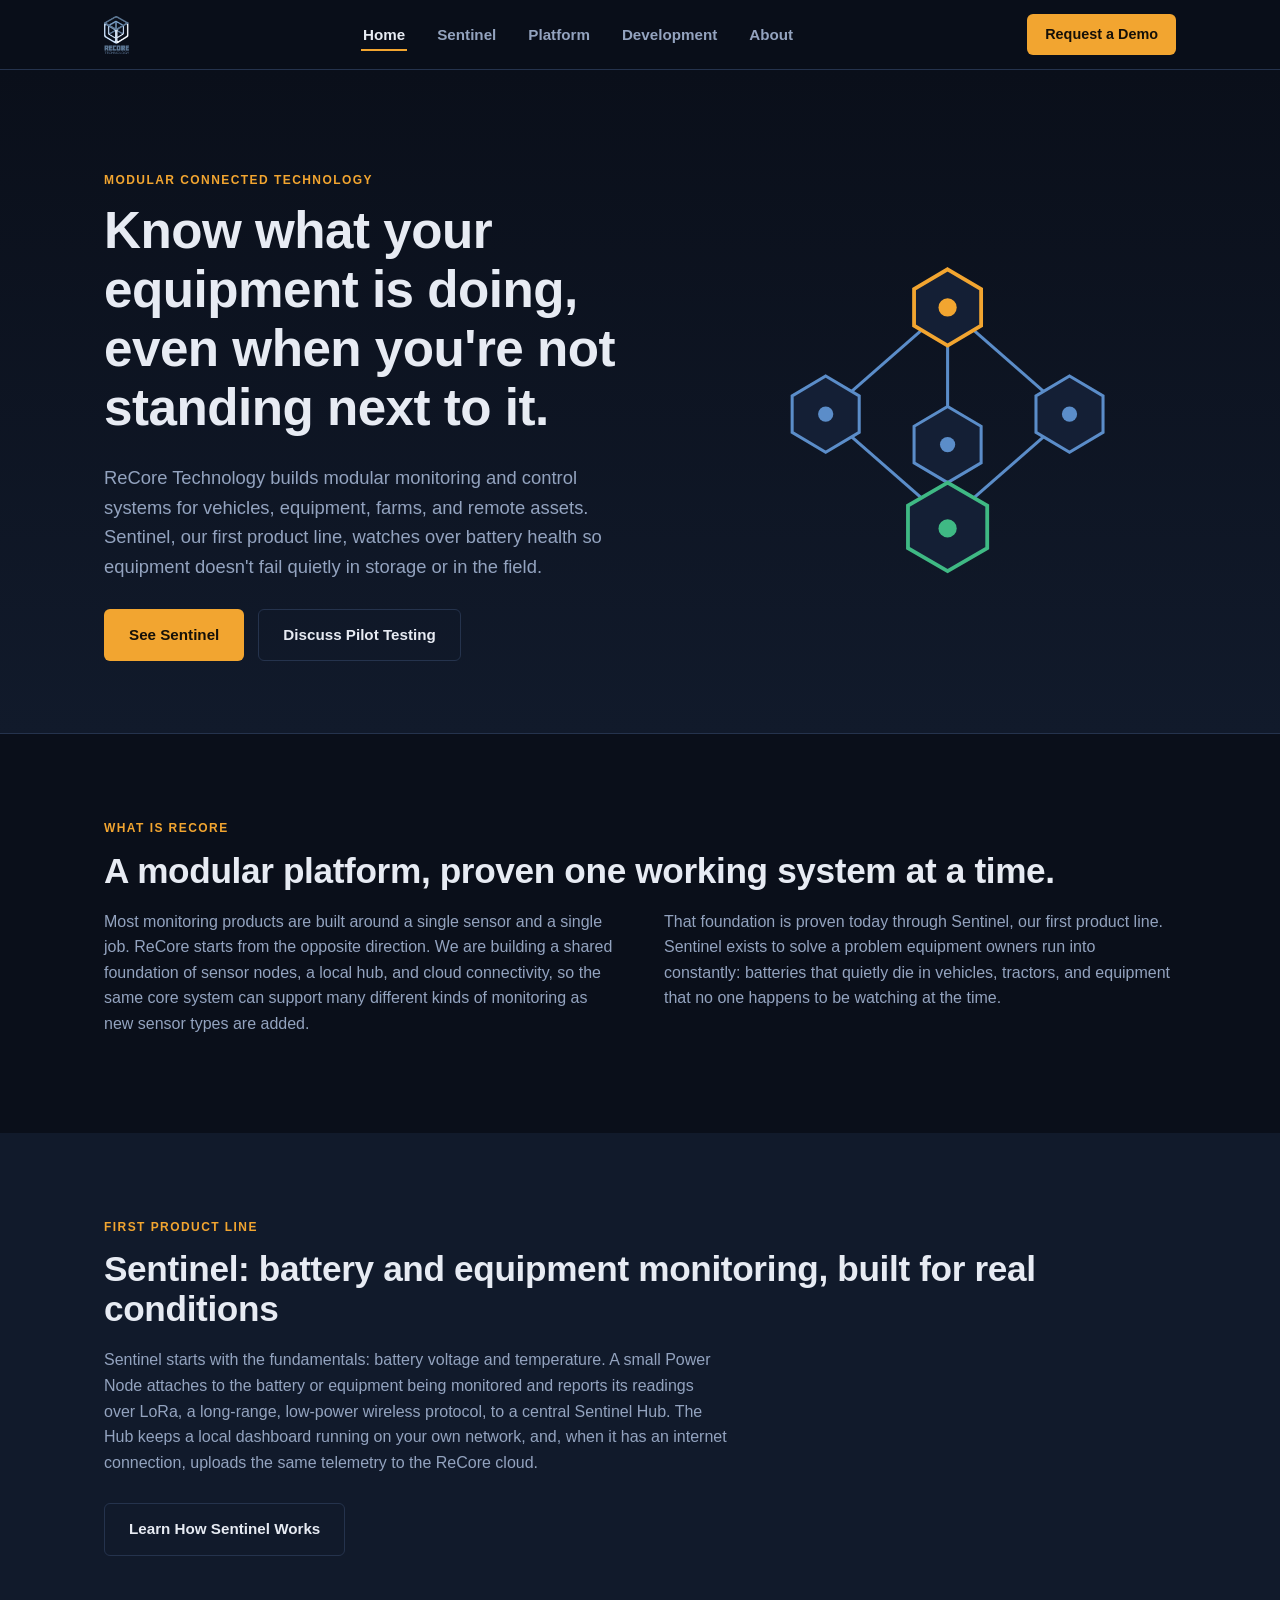
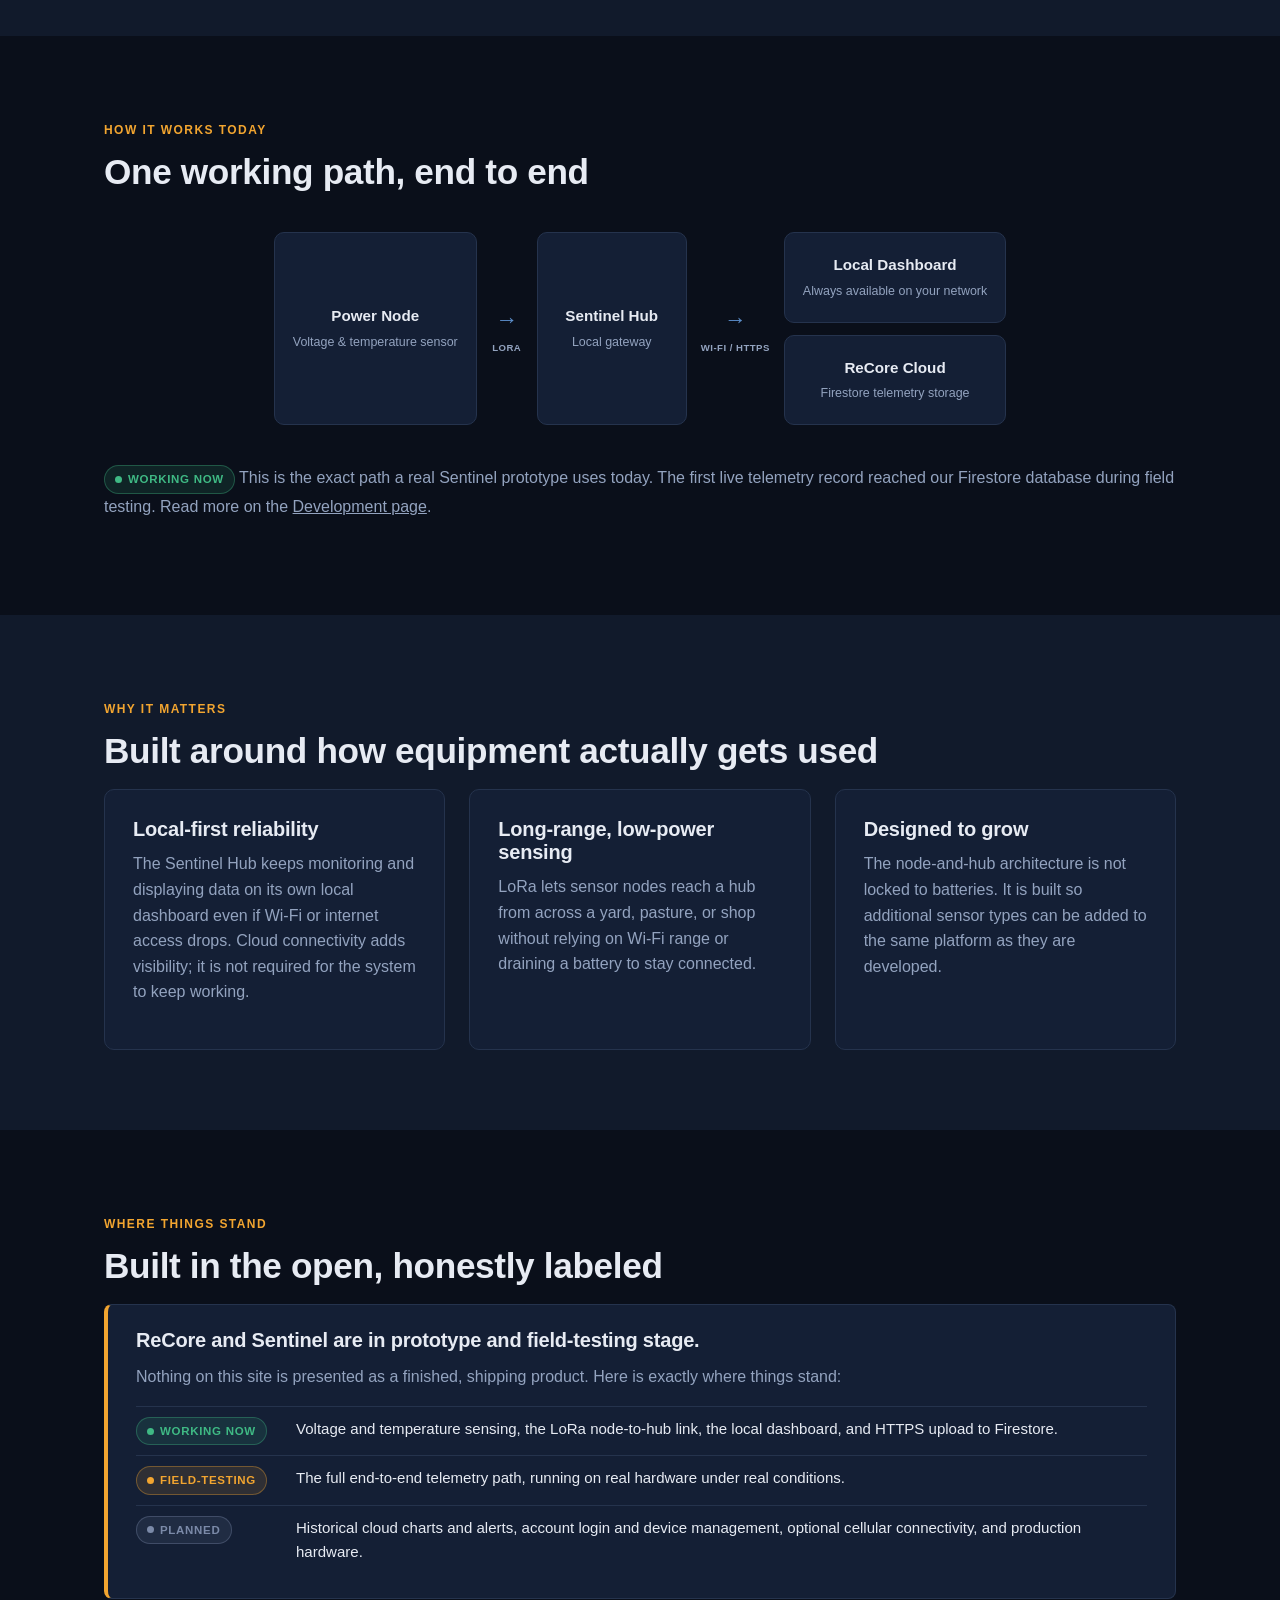
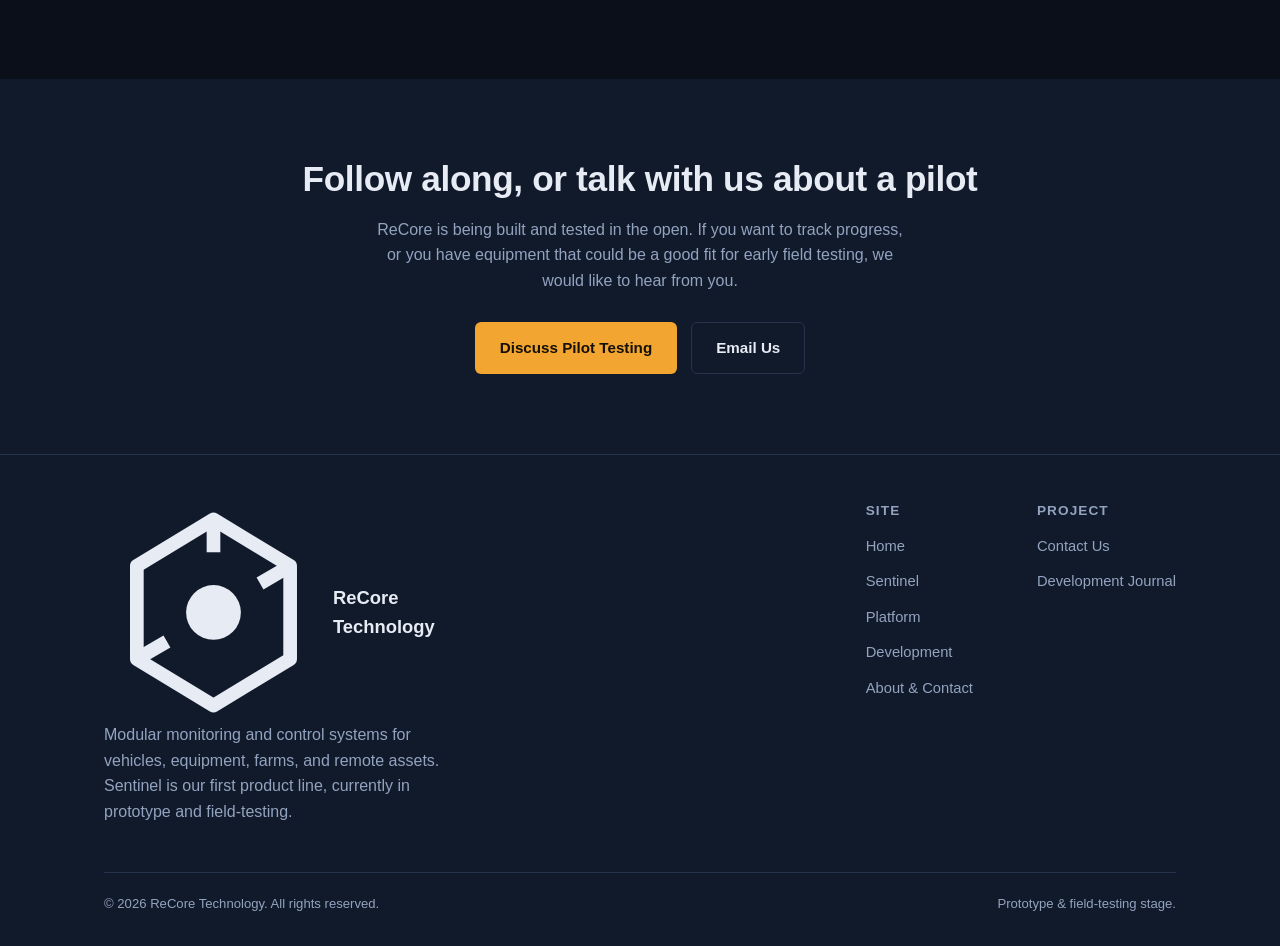
==== commit 12c453a4: "Remove all GitHub references; replace with email contact (info@recoretechnology.com)" ====
--- a/index.html
+++ b/index.html
@@ -156,7 +156,7 @@
 <p style="max-width:60ch;margin:0 auto 8px">ReCore is being built and tested in the open. If you want to track progress, or you have equipment that could be a good fit for early field testing, we would like to hear from you.</p>
 <div class="btn-row" style="justify-content:center">
 <a class="btn btn-primary" href="about.html#contact">Discuss Pilot Testing</a>
-<a class="btn btn-secondary" href="https://github.com/Btbrinkley/Recore-Website" target="_blank" rel="noopener">Follow on GitHub</a>
+<a class="btn btn-secondary" href="mailto:info@recoretechnology.com">Email Us</a>
 </div>
 </div>
 </section>
@@ -185,7 +185,7 @@
 <div class="footer-col">
 <h4>Project</h4>
 <ul>
-<li><a href="https://github.com/Btbrinkley/Recore-Website" target="_blank" rel="noopener">GitHub Repository</a></li>
+<li><a href="mailto:info@recoretechnology.com">Contact Us</a></li>
 <li><a href="development.html#milestones">Development Journal</a></li>
 </ul>
 </div>
--- a/css/styles.css
+++ b/css/styles.css
@@ -33,7 +33,7 @@
 .skip-link:focus{left:16px;top:16px;}
 .nav-wrap{display:flex;align-items:center;justify-content:space-between;padding:14px 24px;max-width:var(--maxw);margin:0 auto;}
 .brand{display:flex;align-items:center;gap:10px;text-decoration:none;font-weight:800;font-size:1.15rem;color:var(--text);}
-.brand svg{width:32px;height:32px;flex-shrink:0;}
+.brand-logo{height:38px;width:auto;display:block;}
 .nav-links{display:flex;gap:28px;list-style:none;margin:0;padding:0;}
 .nav-links a{text-decoration:none;color:var(--text-muted);font-weight:600;font-size:.95rem;padding:6px 2px;border-bottom:2px solid transparent;transition:color .15s,border-color .15s;}
 .nav-links a:hover,.nav-links a[aria-current="page"]{color:var(--text);border-color:var(--accent);}
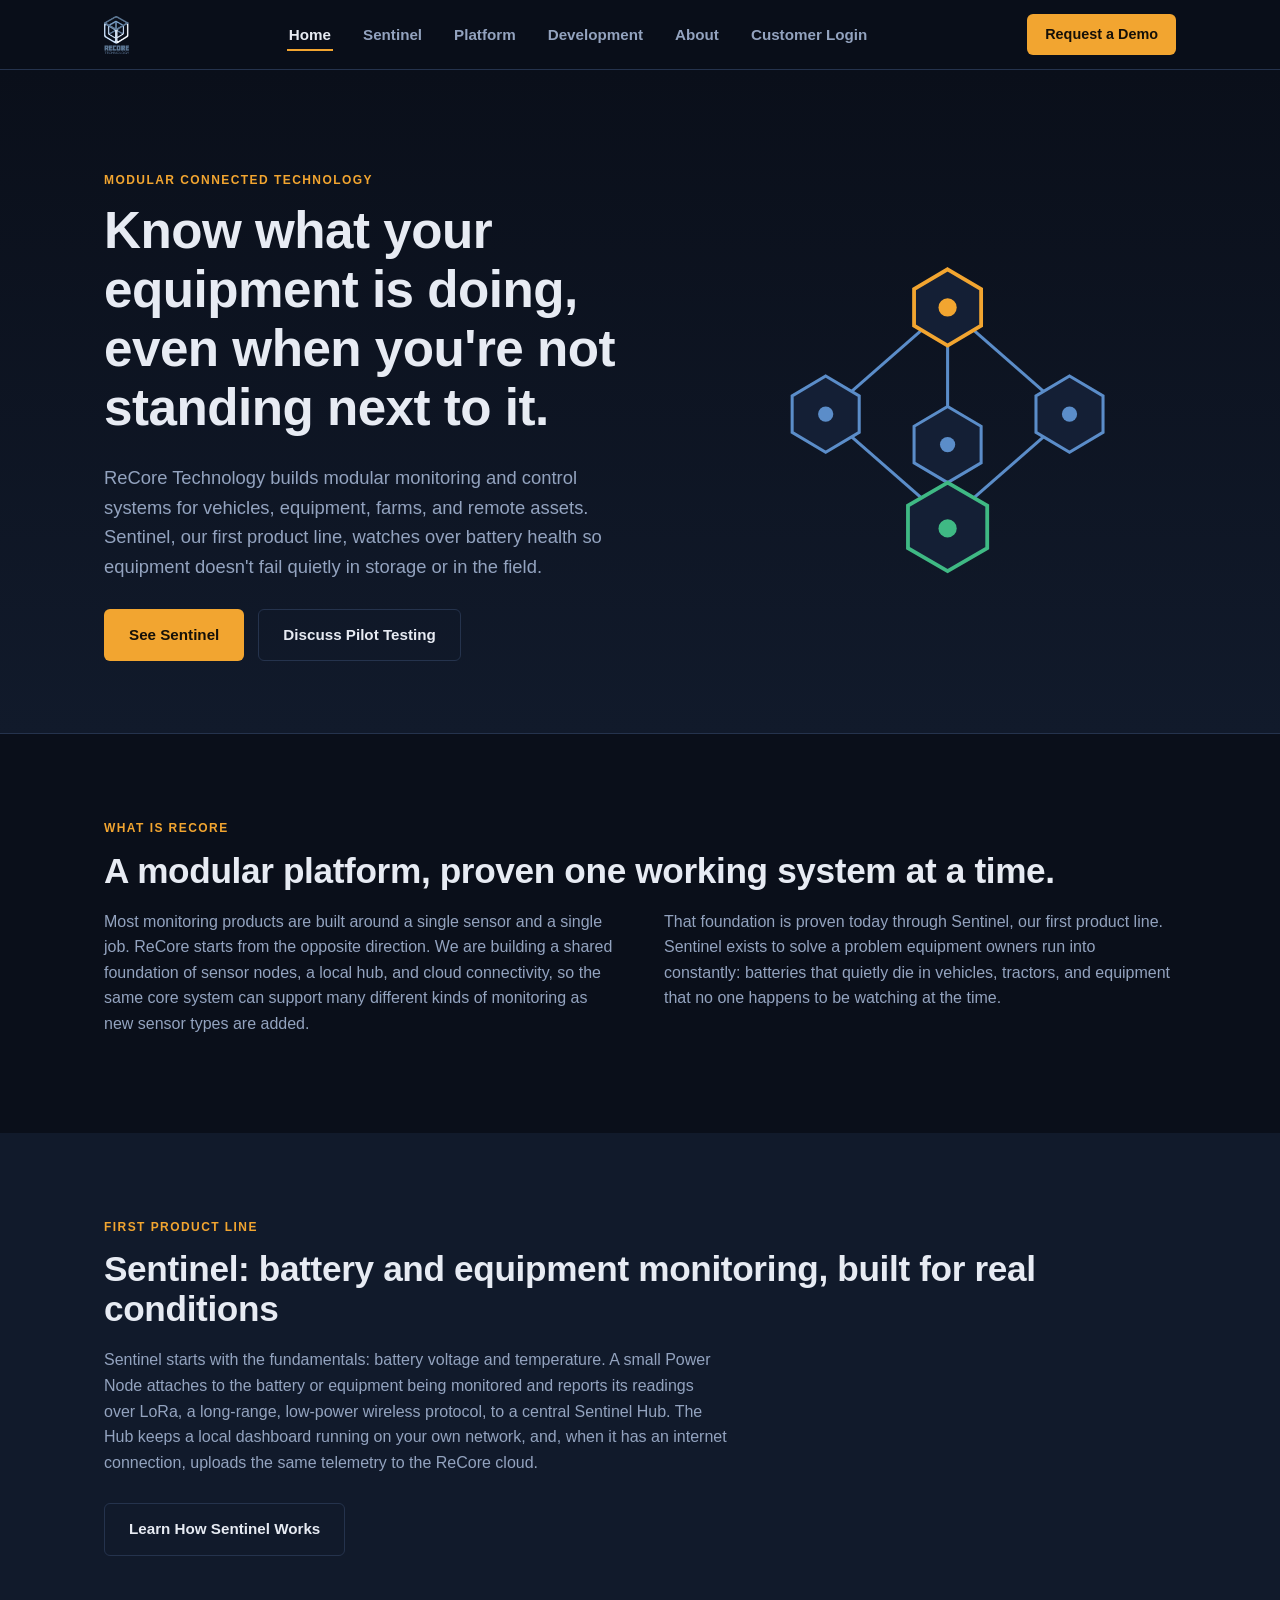
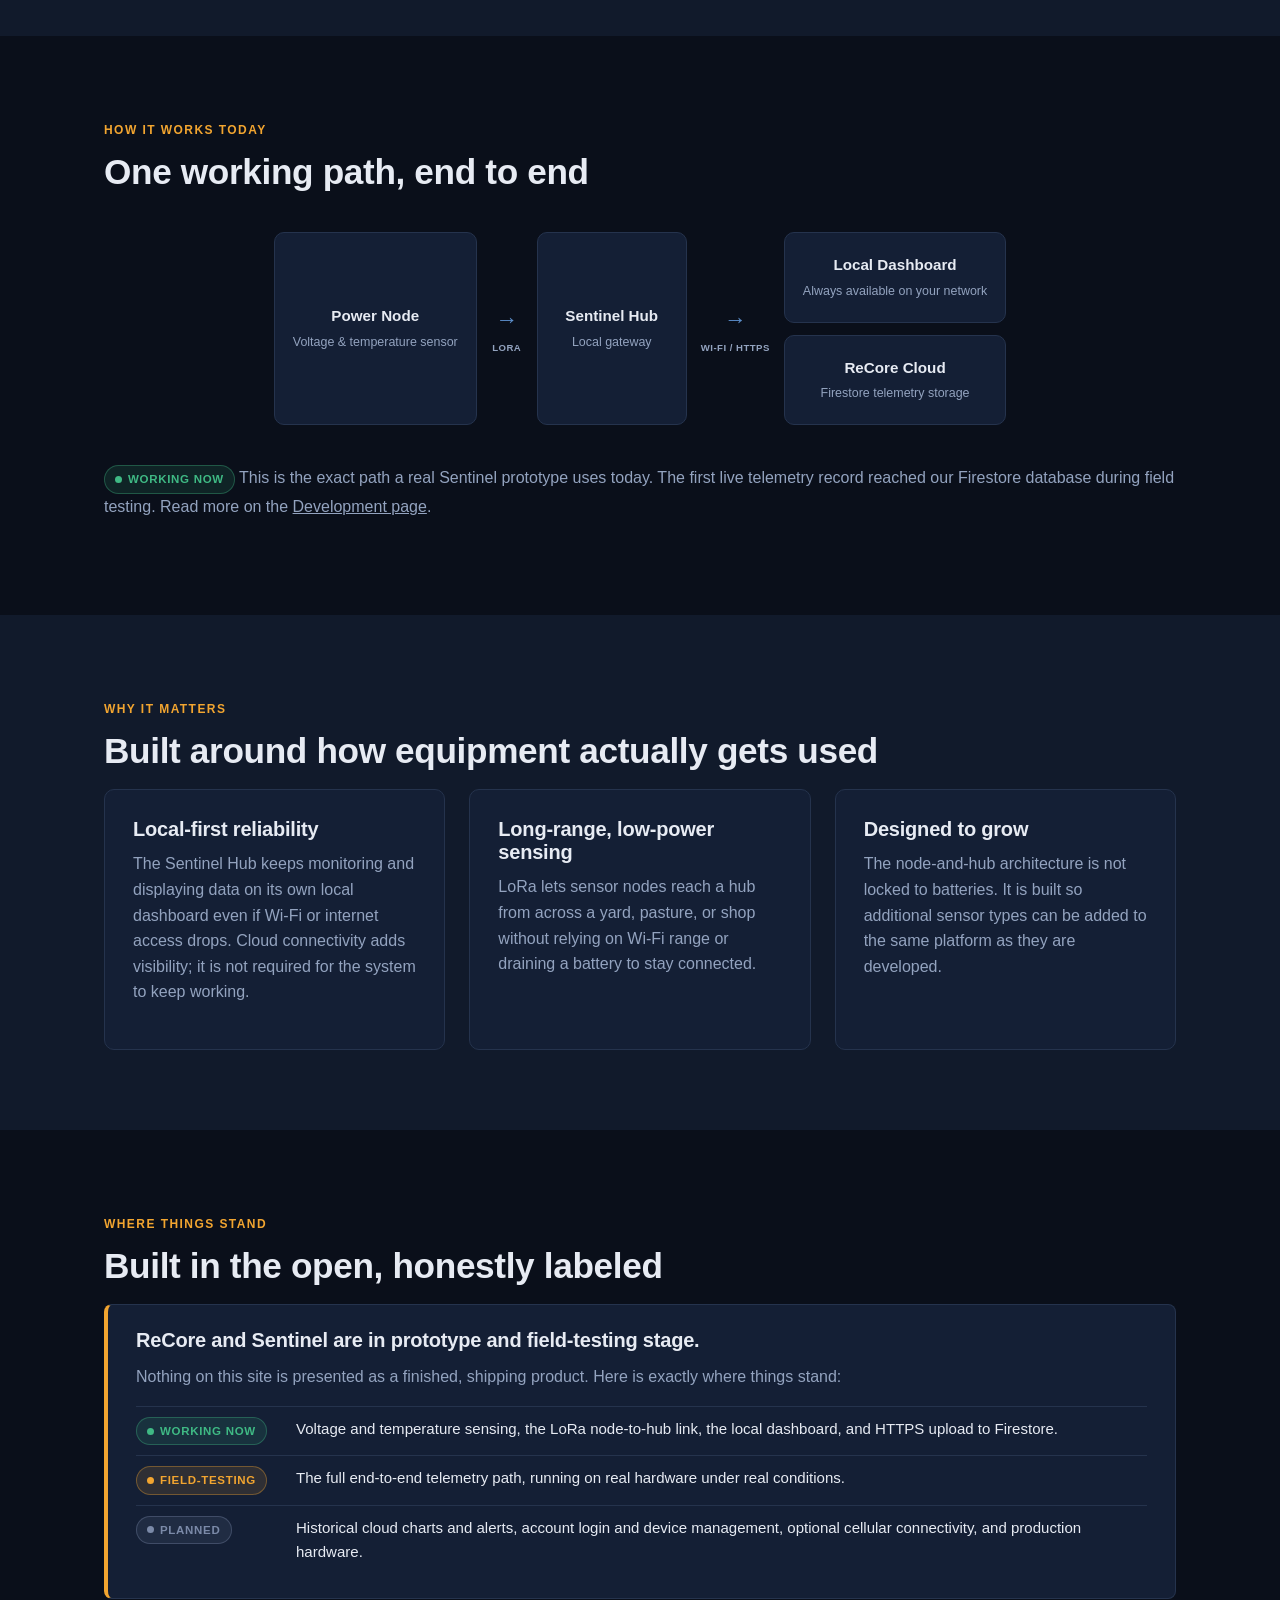
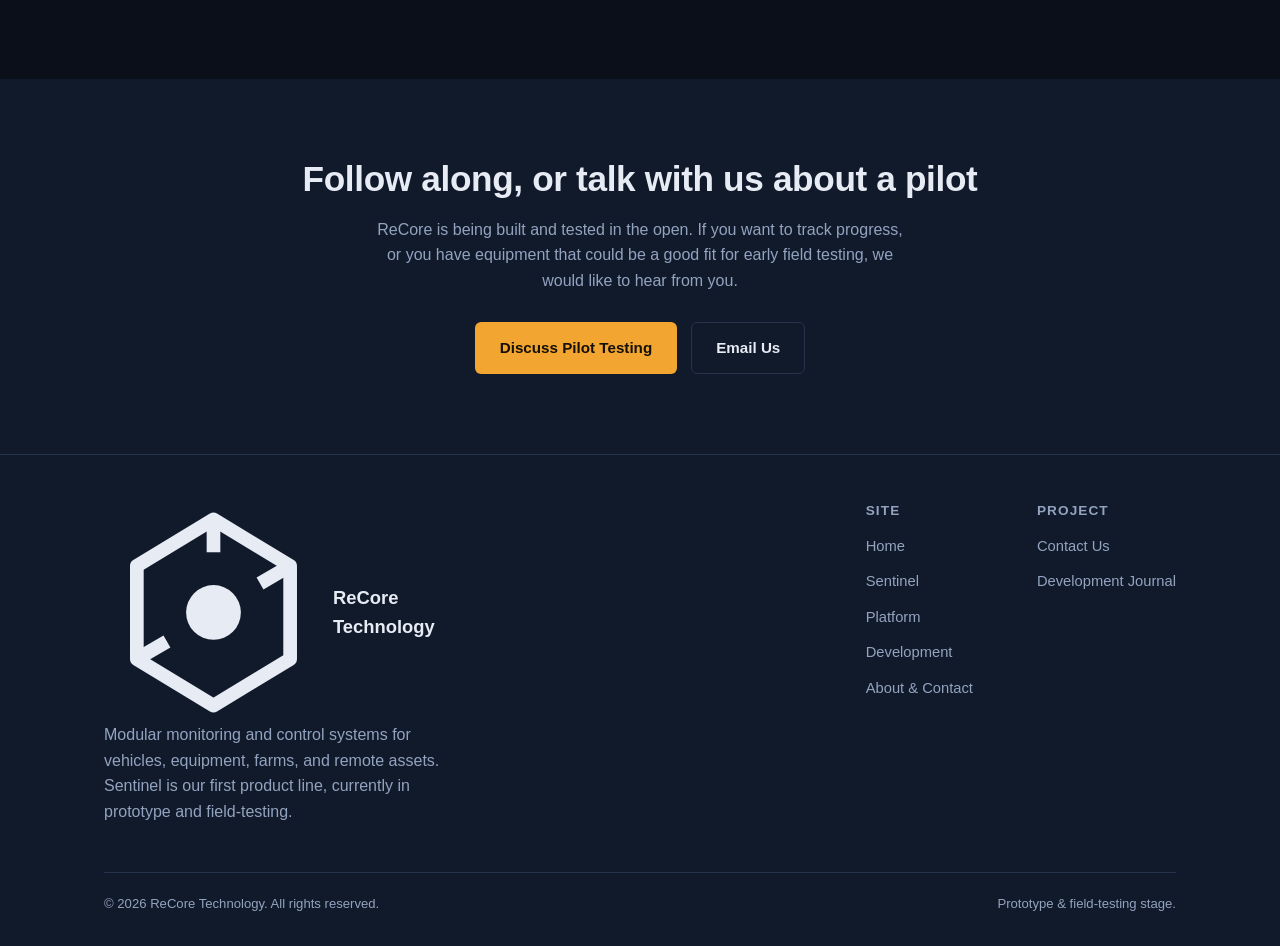
==== commit 4a9e5327: "Customer login and multi-hub dashboard (pilot)" ====
--- a/index.html
+++ b/index.html
@@ -26,6 +26,7 @@
 <li><a href="platform.html">Platform</a></li>
 <li><a href="development.html">Development</a></li>
 <li><a href="about.html">About</a></li>
+<li><a href="app/">Customer Login</a></li>
 </ul>
 <a class="nav-cta" href="about.html#contact">Request a Demo</a>
 </nav>
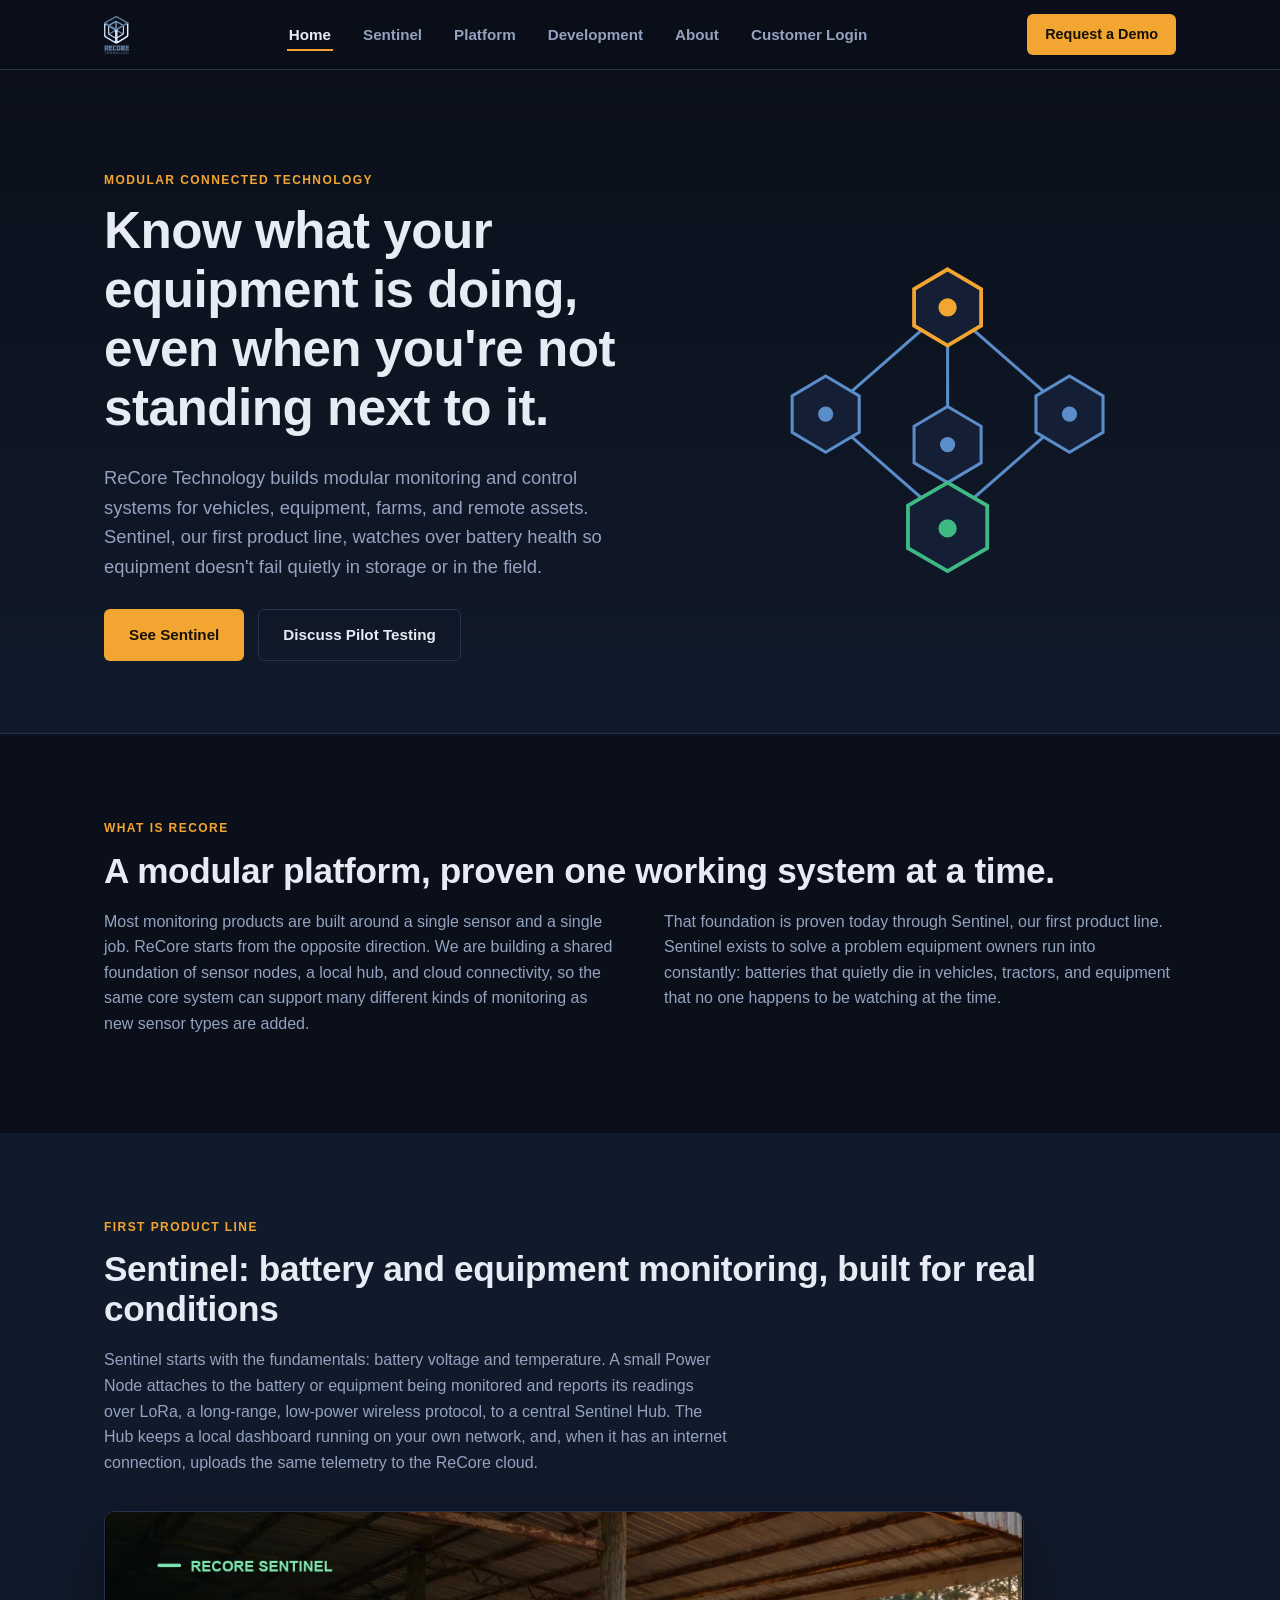
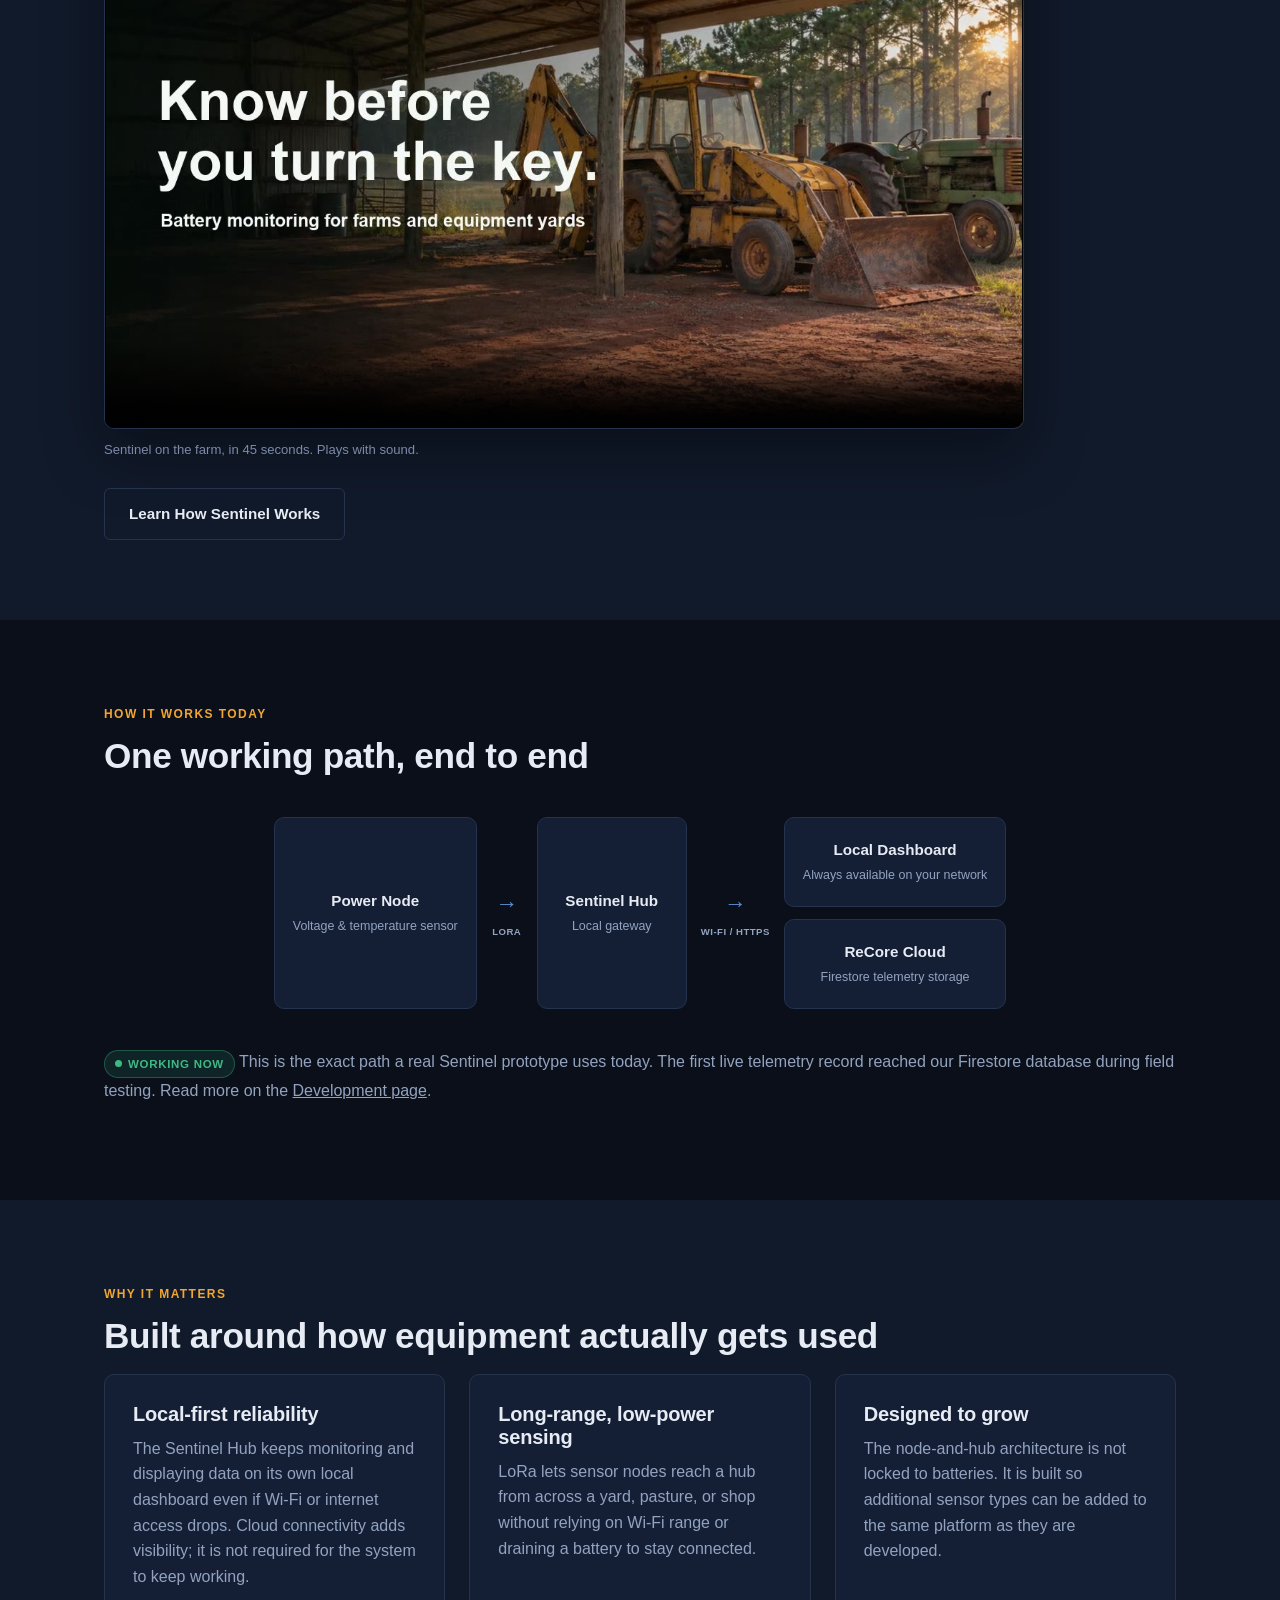
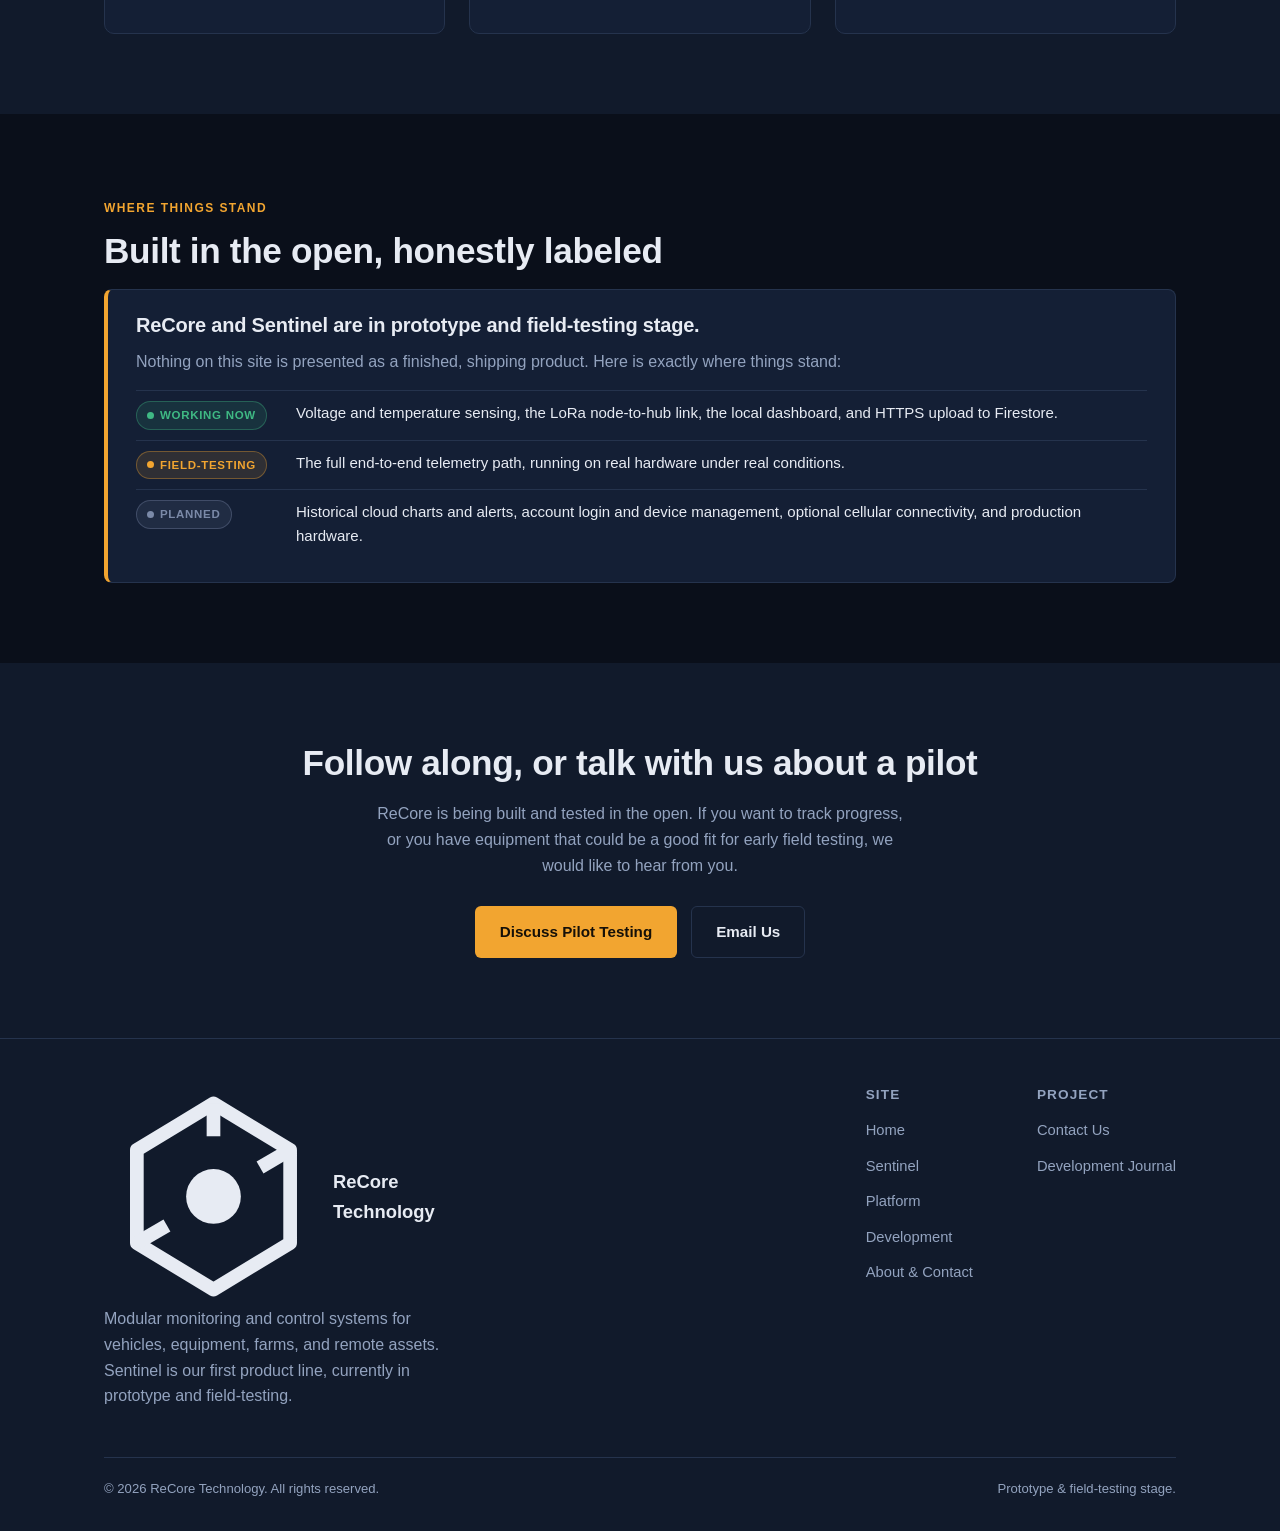
==== commit 520166fa: "Add Sentinel farm story video to homepage and Sentinel page Embeds the 46-second Sentinel farm story" ====
--- a/index.html
+++ b/index.html
@@ -92,6 +92,13 @@
 <p class="eyebrow">First Product Line</p>
 <h2>Sentinel: battery and equipment monitoring, built for real conditions</h2>
 <p style="max-width:70ch">Sentinel starts with the fundamentals: battery voltage and temperature. A small Power Node attaches to the battery or equipment being monitored and reports its readings over LoRa, a long-range, low-power wireless protocol, to a central Sentinel Hub. The Hub keeps a local dashboard running on your own network, and, when it has an internet connection, uploads the same telemetry to the ReCore cloud.</p>
+<figure class="video-figure">
+<video controls playsinline preload="metadata" poster="assets/video/sentinel-farm-story-poster.jpg" aria-label="Sentinel farm story video">
+<source src="assets/video/sentinel-farm-story.mp4" type="video/mp4">
+<a href="assets/video/sentinel-farm-story.mp4">Watch the Sentinel farm story video</a>
+</video>
+<figcaption>Sentinel on the farm, in 45 seconds. Plays with sound.</figcaption>
+</figure>
 <div class="btn-row">
 <a class="btn btn-secondary" href="sentinel.html">Learn How Sentinel Works</a>
 </div>
--- a/css/styles.css
+++ b/css/styles.css
@@ -120,3 +120,6 @@
 
 
 
+.video-figure{margin:36px 0 0;max-width:920px;}
+.video-figure video{width:100%;height:auto;aspect-ratio:16/9;display:block;background:#000;border-radius:var(--radius);border:1px solid var(--border);box-shadow:0 24px 60px rgba(0,0,0,.4);}
+.video-figure figcaption{font-size:.82rem;color:var(--planned);margin-top:10px;}
